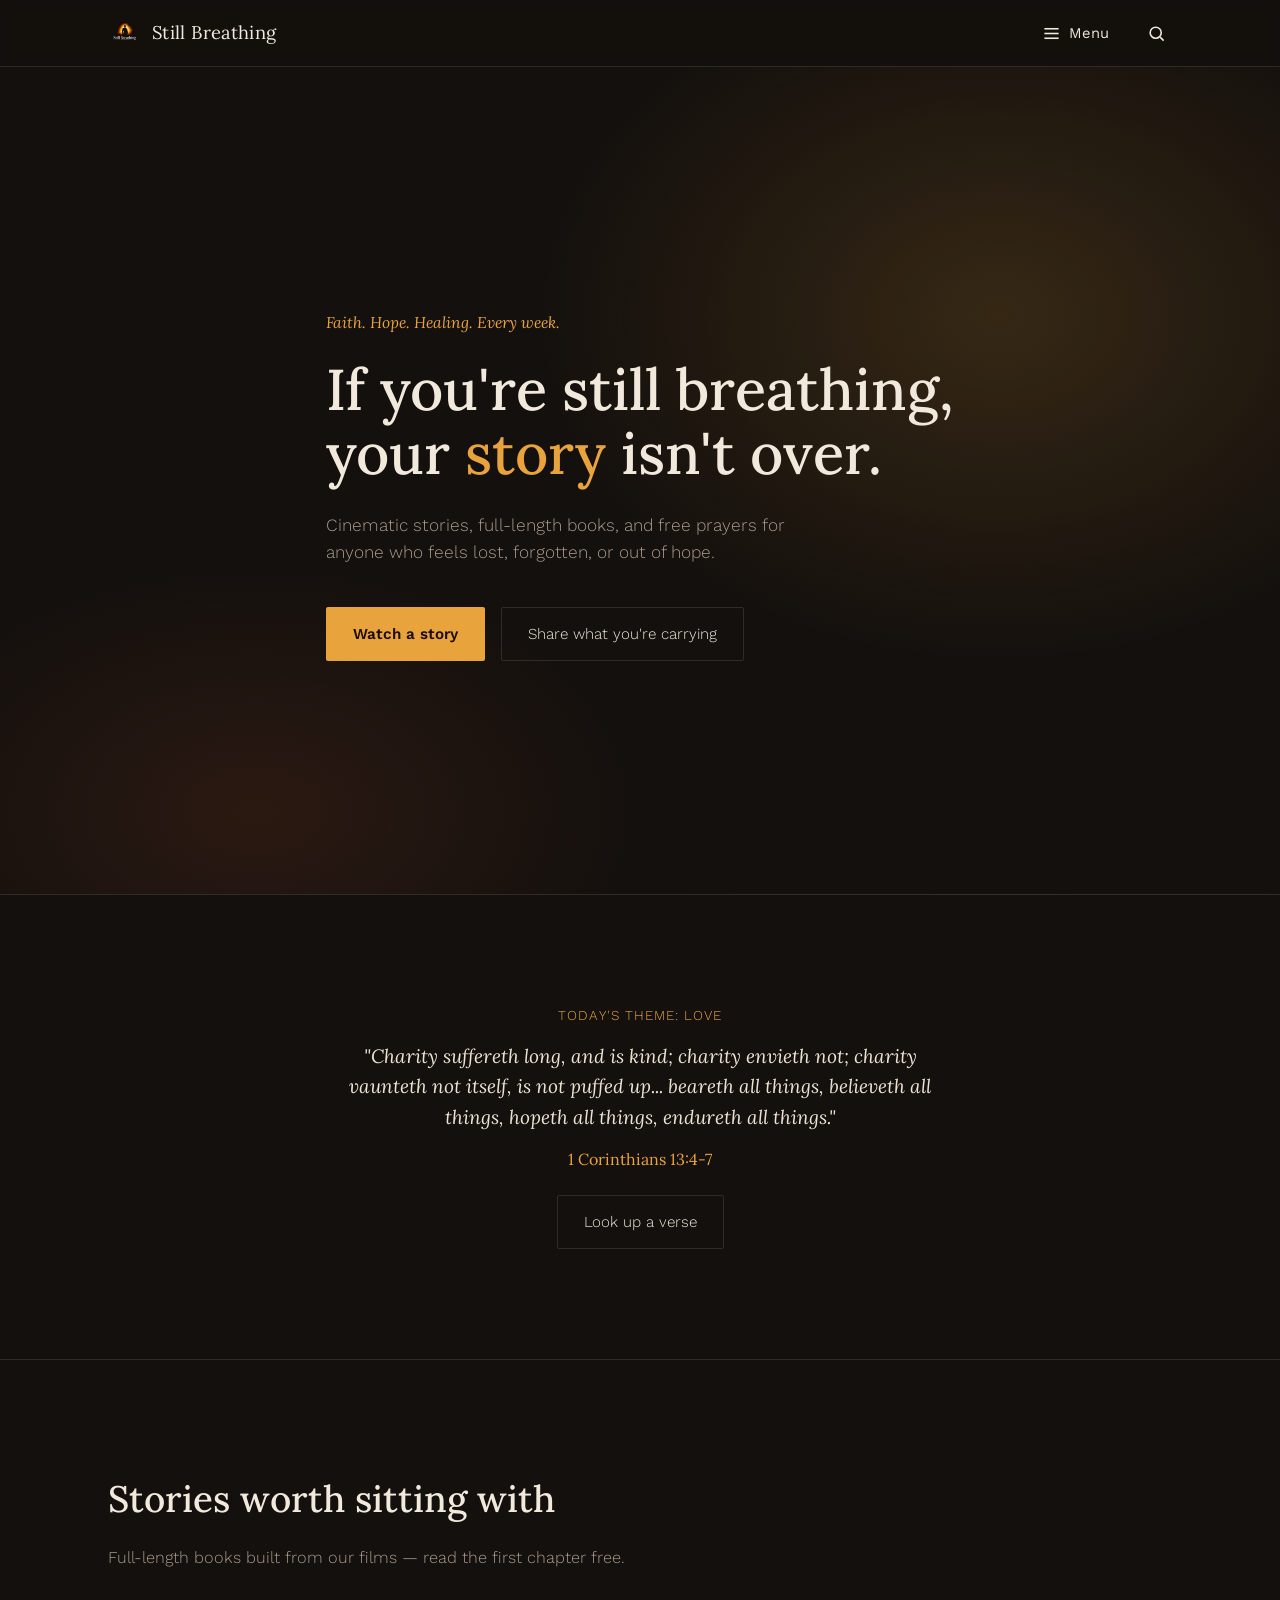
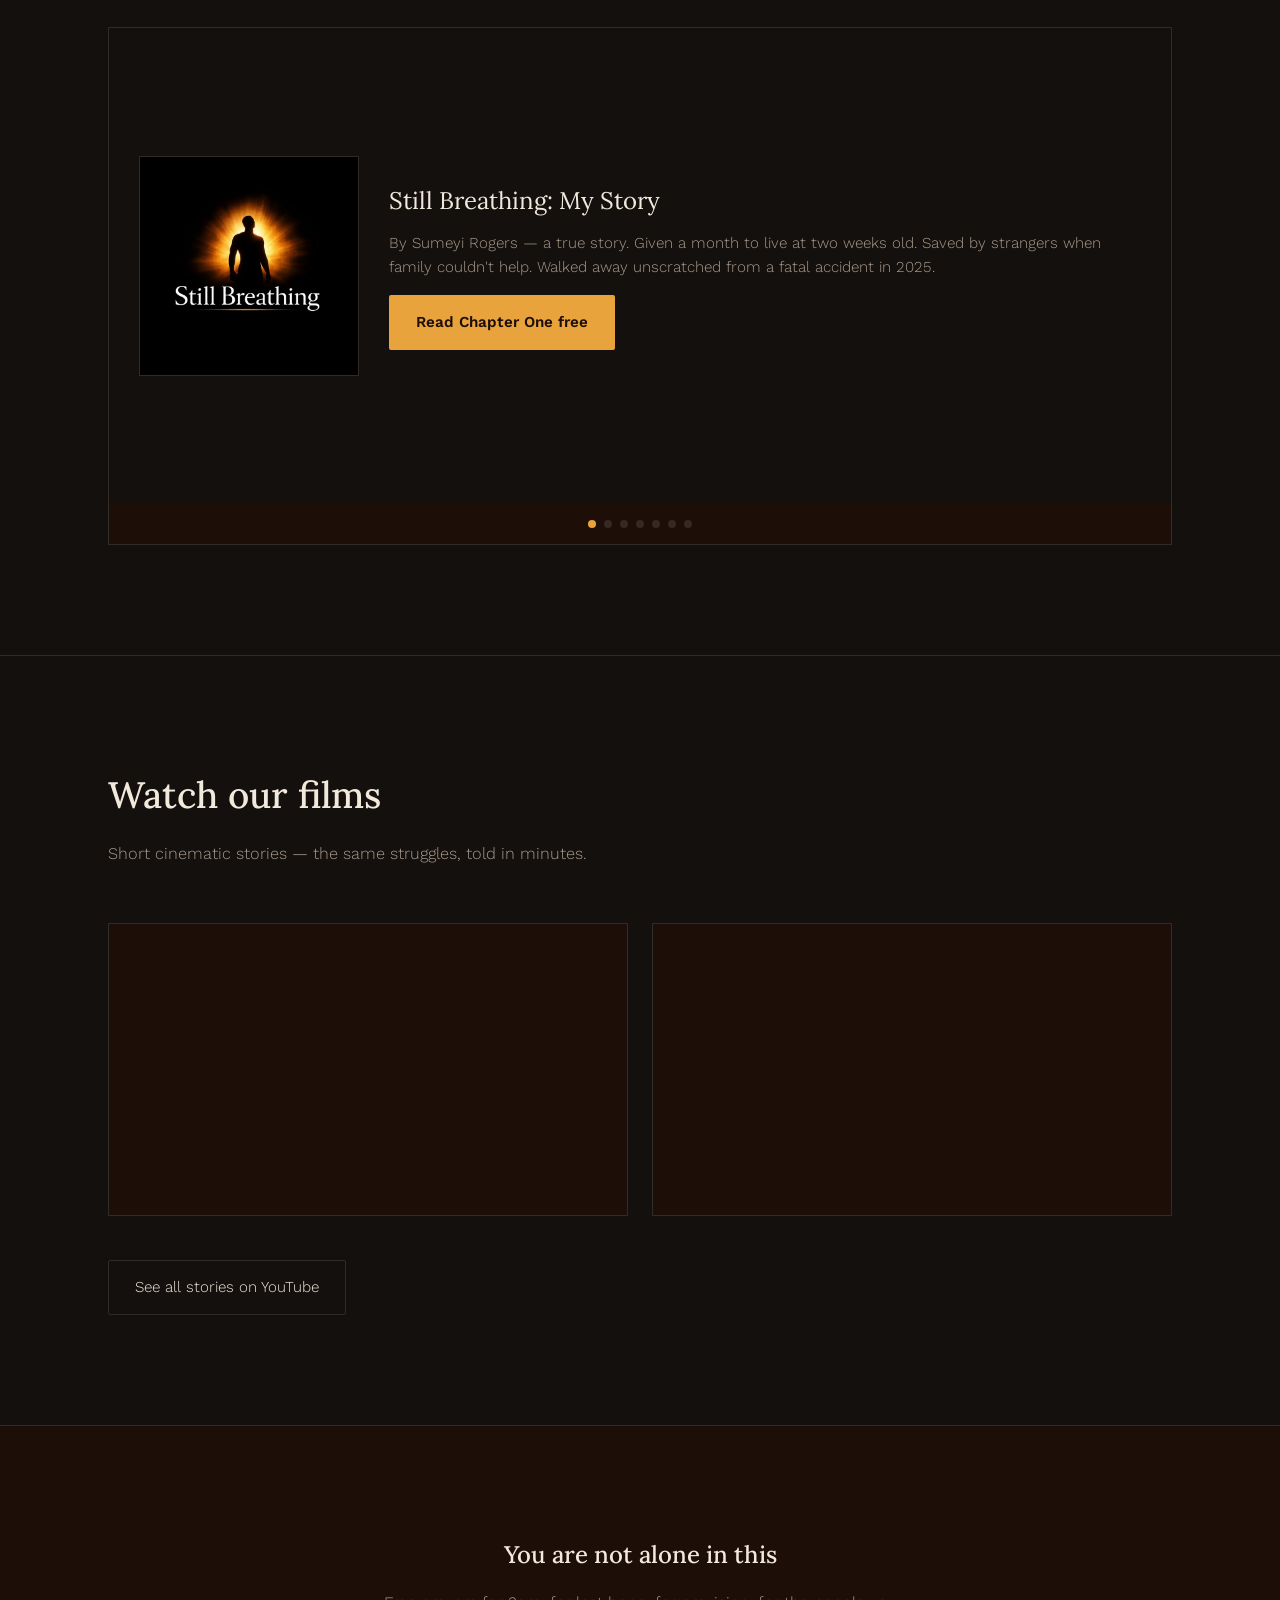
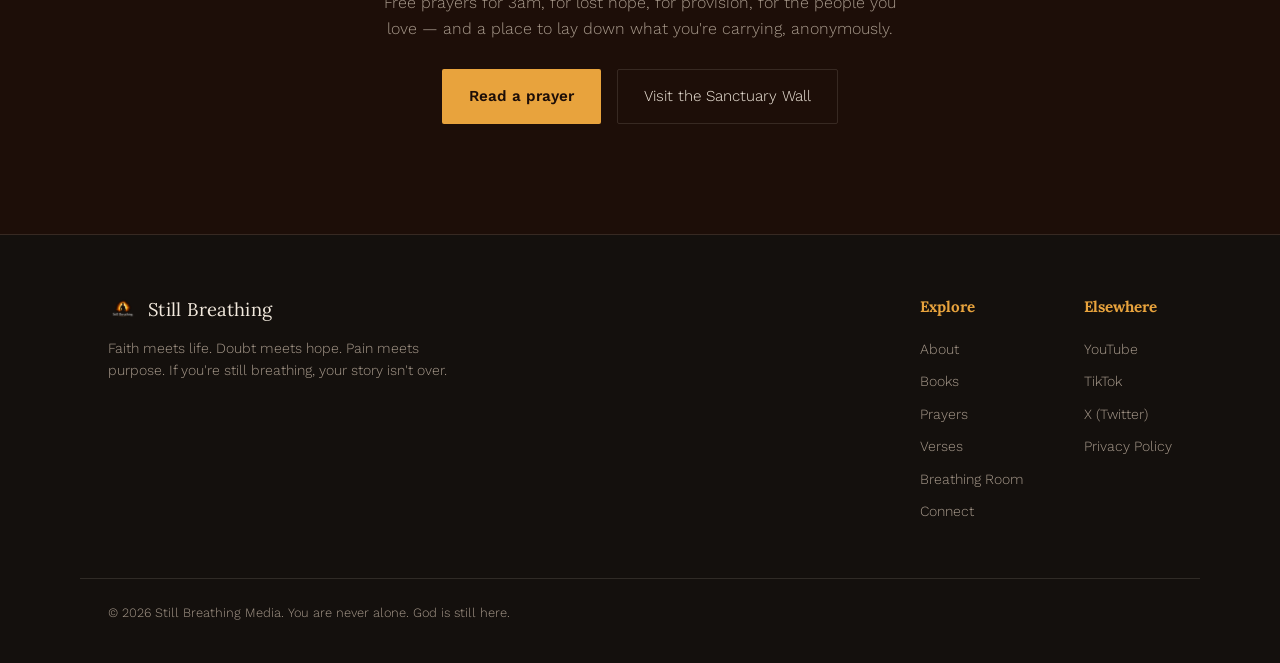
==== index.html @ 70923da6 "Add files via upload" ====
<!DOCTYPE html>
<html lang="en">
<head>
<meta charset="UTF-8">
<meta name="viewport" content="width=device-width, initial-scale=1.0">
<title>Still Breathing Media — Faith. Hope. Healing.</title>
<meta name="description" content="Cinematic stories, books, and free prayers for anyone who feels lost, forgotten, or out of hope. If you're still breathing, your story isn't over.">
<link rel="preconnect" href="https://fonts.googleapis.com">
<link rel="preconnect" href="https://fonts.gstatic.com" crossorigin>
<link href="https://fonts.googleapis.com/css2?family=Lora:ital,wght@0,400;0,500;0,600;1,400&family=Work+Sans:wght@300;400;500;600&display=swap" rel="stylesheet">
<link rel="stylesheet" href="styles.css">
</head>
<body>

<nav>
  <div class="wrap" style="display:flex;align-items:center;justify-content:space-between;">
    <a href="index.html" class="brand"><img src="logo.png" alt="Still Breathing" style="height:34px;width:auto;"> Still Breathing</a>
    <div style="display:flex;align-items:center;gap:26px;">
      <div class="menu-wrap">
        <button class="menu-toggle" id="menuToggle" aria-label="Menu">
          <svg width="19" height="19" viewBox="0 0 24 24" fill="none" stroke="currentColor" stroke-width="2"><line x1="3" y1="6" x2="21" y2="6"/><line x1="3" y1="12" x2="21" y2="12"/><line x1="3" y1="18" x2="21" y2="18"/></svg>
          Menu
        </button>
        <div class="menu-panel" id="menuPanel">
          <a href="index.html" class="active">Home</a>
          <a href="about.html">About</a>
          <a href="books.html">Books</a>
          <a href="prayers.html">Prayers</a>
          <a href="verses.html">Verses</a>
          <a href="breathing-room.html">Breathing Room</a>
          <a href="connect.html">Connect</a>
        </div>
      </div>
      <div class="search-wrap">
        <button class="search-toggle" id="searchToggle" aria-label="Search">
          <svg width="19" height="19" viewBox="0 0 24 24" fill="none" stroke="currentColor" stroke-width="2"><circle cx="11" cy="11" r="7"/><line x1="21" y1="21" x2="16.65" y2="16.65"/></svg>
        </button>
        <div class="search-panel" id="searchPanel">
          <input type="text" id="searchInput" placeholder="Search stories, prayers, books...">
          <div class="search-results" id="searchResults"></div>
        </div>
      </div>
    </div>
  </div>
</nav>

<section class="hero">
  <div class="wrap hero-inner">
    <p class="kicker">Faith. Hope. Healing. Every week.</p>
    <h1>If you're still breathing,<br>your <span class="glow">story</span> isn't over.</h1>
    <p class="lede">Cinematic stories, full-length books, and free prayers for anyone who feels lost, forgotten, or out of hope.</p>
    <div class="cta-row">
      <a class="btn btn-solid" href="#watch">Watch a story</a>
      <a class="btn btn-ghost" href="connect.html#wall">Share what you're carrying</a>
    </div>
  </div>
</section>

<section id="verse-of-day" style="border-bottom:1px solid var(--line);">
  <div class="wrap" style="text-align:center;max-width:640px;">
    <div style="color:var(--gold);font-size:0.85rem;letter-spacing:0.08em;text-transform:uppercase;margin-bottom:14px;" id="votdTheme">Today's Verse</div>
    <div style="font-family:'Lora',serif;font-style:italic;font-size:1.2rem;color:#EDE3D3;line-height:1.6;" id="votdText"></div>
    <div style="color:var(--gold);margin-top:14px;font-family:'Lora',serif;" id="votdRef"></div>
    <a href="verses.html" class="btn btn-ghost" style="margin-top:22px;display:inline-block;">Look up a verse</a>
  </div>
</section>

<section id="carousel-section">
  <div class="wrap">
    <div class="section-head">
      <h2>Stories worth sitting with</h2>
      <p>Full-length books built from our films — read the first chapter free.</p>
    </div>
    <div class="carousel" id="bookCarousel">
      <div class="carousel-track" id="carouselTrack">
        <div class="carousel-slide">
          <img src="cover-still-breathing-my-story.jpg" alt="Still Breathing: My Story">
          <div>
            <div class="cs-title">Still Breathing: My Story</div>
            <div class="cs-desc">By Sumeyi Rogers — a true story. Given a month to live at two weeks old. Saved by strangers when family couldn't help. Walked away unscratched from a fatal accident in 2025.</div>
            <a class="btn btn-solid" href="still-breathing-my-story.html">Read Chapter One free</a>
          </div>
        </div>
        <div class="carousel-slide">
          <img src="cover-note-in-his-pocket.jpg" alt="The Note In His Pocket">
          <div>
            <div class="cs-title">The Note In His Pocket</div>
            <div class="cs-desc">Our first complete book, free in full. She found a note in his jacket. It wasn't from another woman — it was the truth he'd been protecting her from.</div>
            <a class="btn btn-solid" href="note-in-his-pocket.html">Read the full book free</a>
          </div>
        </div>
        <div class="carousel-slide">
          <img src="cover-stopped-waiting.jpg" alt="She Stopped Waiting for Permission">
          <div>
            <div class="cs-title">She Stopped Waiting for Permission</div>
            <div class="cs-desc">The story of the day she became the woman she'd been asking everyone else's permission to be.</div>
            <a class="btn btn-solid" href="stopped-waiting-for-permission.html">Read Chapter One free</a>
          </div>
        </div>
        <div class="carousel-slide">
          <img src="cover-raised-him-alone.jpg" alt="She Raised Him Alone">
          <div>
            <div class="cs-title">She Raised Him Alone</div>
            <div class="cs-desc">Eighteen years of showing up alone, and the words at graduation that made every one of them worth it.</div>
            <a class="btn btn-ghost" href="books.html">View all books</a>
          </div>
        </div>
        <div class="carousel-slide">
          <img src="cover-came-back-with-wife.jpg" alt="He Came Back With A Wife">
          <div>
            <div class="cs-title">He Came Back With A Wife</div>
            <div class="cs-desc">She waited fourteen years for him. What she said when he returned closed one door, and opened another.</div>
            <a class="btn btn-ghost" href="books.html">View all books</a>
          </div>
        </div>
        <div class="carousel-slide">
          <img src="cover-he-saw-the-worst.jpg" alt="He Saw The Worst of You">
          <div>
            <div class="cs-title">He Saw The Worst of You</div>
            <div class="cs-desc">A story about the kind of love that doesn't flinch — grace that sees everything and stays anyway.</div>
            <a class="btn btn-ghost" href="books.html">View all books</a>
          </div>
        </div>
        <div class="carousel-slide">
          <img src="cover-nobody-knew.jpg" alt="Nobody Knew">
          <div>
            <div class="cs-title">Nobody Knew</div>
            <div class="cs-desc">She smiled through every storm. This is the story of what that smile was actually holding together.</div>
            <a class="btn btn-ghost" href="books.html">View all books</a>
          </div>
        </div>
      </div>
      <div class="carousel-dots" id="carouselDots"></div>
    </div>
  </div>
</section>

<section id="watch">
  <div class="wrap">
    <div class="section-head">
      <h2>Watch our films</h2>
      <p>Short cinematic stories — the same struggles, told in minutes.</p>
    </div>
    <div class="film-row">
      <div class="film"><div class="film-thumb"><iframe src="https://www.youtube.com/embed/d1DhC01z_RM" title="Still Breathing story" loading="lazy" allowfullscreen></iframe></div></div>
      <div class="film"><div class="film-thumb"><iframe src="https://www.youtube.com/embed/Ci6hZ-VQzeo" title="Still Breathing story" loading="lazy" allowfullscreen></iframe></div></div>
    </div>
    <div class="watch-more">
      <a class="btn btn-ghost" href="https://youtube.com/@stillbreathing-media" target="_blank" rel="noopener">See all stories on YouTube</a>
    </div>
  </div>
</section>

<section class="sanctuary">
  <div class="wrap" style="text-align:center;max-width:600px;">
    <h2>You are not alone in this</h2>
    <p style="color:var(--muted);margin-top:16px;">Free prayers for 3am, for lost hope, for provision, for the people you love — and a place to lay down what you're carrying, anonymously.</p>
    <div class="cta-row" style="justify-content:center;margin-top:28px;">
      <a class="btn btn-solid" href="prayers.html">Read a prayer</a>
      <a class="btn btn-ghost" href="connect.html#wall">Visit the Sanctuary Wall</a>
    </div>
  </div>
</section>

<footer>
  <div class="wrap foot-inner">
    <div class="foot-brand">
      <a href="index.html" class="brand"><img src="logo.png" alt="Still Breathing" style="height:30px;width:auto;"> Still Breathing</a>
      <p>Faith meets life. Doubt meets hope. Pain meets purpose. If you're still breathing, your story isn't over.</p>
    </div>
    <div class="foot-links">
      <div class="foot-col">
        <h4>Explore</h4>
        <a href="about.html">About</a>
        <a href="books.html">Books</a>
        <a href="prayers.html">Prayers</a>
        <a href="verses.html">Verses</a>
        <a href="breathing-room.html">Breathing Room</a>
        <a href="connect.html">Connect</a>
      </div>
      <div class="foot-col">
        <h4>Elsewhere</h4>
        <a href="https://youtube.com/@stillbreathing-media" target="_blank" rel="noopener">YouTube</a>
        <a href="https://www.tiktok.com/@stillbreathimed" target="_blank" rel="noopener">TikTok</a>
        <a href="https://x.com/StillBreathiMed" target="_blank" rel="noopener">X (Twitter)</a>
        <a href="privacy.html">Privacy Policy</a>
      </div>
    </div>
  </div>
  <div class="wrap foot-bottom">© 2026 Still Breathing Media. You are never alone. God is still here.</div>
</footer>

<script src="verses.js"></script>
<script src="search.js"></script>
<script>
  const votd = sbVerseOfDay();
  document.getElementById('votdTheme').textContent = "Today's theme: " + votd.theme;
  document.getElementById('votdText').textContent = '"' + votd.verse.text + '"';
  document.getElementById('votdRef').textContent = votd.verse.ref;
</script>
<script>
  const track = document.getElementById('carouselTrack');
  const dotsWrap = document.getElementById('carouselDots');
  const slides = track.children.length;
  let idx = 0;
  for(let i=0;i<slides;i++){
    const d = document.createElement('button');
    if(i===0) d.className='active';
    d.addEventListener('click', () => goTo(i));
    dotsWrap.appendChild(d);
  }
  function goTo(i){
    idx = i;
    track.style.transform = 'translateX(-' + (i*100) + '%)';
    [...dotsWrap.children].forEach((d,j)=> d.className = j===i ? 'active' : '');
  }
  setInterval(() => { goTo((idx+1) % slides); }, 5000);
</script>

</body>
</html>
---- styles.css ----
:root{
    --black: #14100D;
    --ember: #2B140A;
    --ember-deep: #1D0E08;
    --gold: #E8A33D;
    --rust: #B5502E;
    --cream: #F2E9DD;
    --muted: #A89A8C;
    --line: rgba(242,233,221,0.12);
  }
  *{ box-sizing: border-box; margin:0; padding:0; }
  html{ scroll-behavior: smooth; }
  body{
    background: var(--black);
    color: var(--cream);
    font-family: 'Work Sans', sans-serif;
    font-weight: 300;
    line-height: 1.6;
    overflow-x: hidden;
  }
  h1,h2,h3,.serif{ font-family: 'Lora', serif; font-weight: 500; }
  a{ color: inherit; text-decoration: none; }
  img{ max-width:100%; display:block; }

  .wrap{ max-width: 1120px; margin: 0 auto; padding: 0 28px; }

  /* NAV */
  nav{
    position: sticky; top:0; z-index: 50;
    background: rgba(20,16,13,0.88);
    backdrop-filter: blur(8px);
    border-bottom: 1px solid var(--line);
  }
  nav .wrap{ display:flex; align-items:center; justify-content:space-between; padding-top:16px; padding-bottom:16px; }
  .brand{ display:flex; align-items:center; gap:10px; font-family:'Lora',serif; font-size:1.15rem; letter-spacing:0.02em; }
  .brand .mark{
    width: 30px; height:30px; border-radius:50%;
    background: radial-gradient(circle at 50% 40%, var(--gold), var(--rust) 70%, transparent 100%);
  }
  .navlinks{ display:flex; gap: 28px; font-size: 0.92rem; color: var(--muted); }
  .navlinks a:hover{ color: var(--gold); }
  @media (max-width: 680px){ .navlinks{ display:none; } }

  /* HERO */
  .hero{
    position: relative;
    min-height: 92vh;
    display:flex; align-items:center;
    background:
      radial-gradient(ellipse 60% 70% at 78% 30%, rgba(232,163,61,0.16), transparent 60%),
      radial-gradient(ellipse 50% 50% at 20% 90%, rgba(181,80,46,0.14), transparent 60%),
      var(--black);
    border-bottom: 1px solid var(--line);
  }
  .hero-inner{ max-width: 640px; padding: 100px 0 90px; }
  .hero p.kicker{
    color: var(--gold); font-size: 0.98rem; font-family:'Lora',serif; font-style: italic;
    margin-bottom: 22px;
  }
  .hero h1{
    font-size: clamp(2.4rem, 5.4vw, 3.6rem);
    line-height: 1.12;
    color: var(--cream);
  }
  .hero h1 .glow{ color: var(--gold); }
  .hero .lede{
    margin-top: 26px; font-size: 1.08rem; color: var(--muted); max-width: 480px;
  }
  .cta-row{ margin-top: 40px; display:flex; gap:16px; flex-wrap:wrap; }
  .btn{
    display:inline-block; padding: 14px 26px; font-size: 0.95rem;
    border-radius: 2px; cursor:pointer; border: 1px solid transparent;
    font-family:'Work Sans',sans-serif;
  }
  .btn-solid{ background: var(--gold); color: var(--ember-deep); font-weight:600; }
  .btn-solid:hover{ background: #f0b158; }
  .btn-ghost{ border-color: var(--line); color: var(--cream); }
  .btn-ghost:hover{ border-color: var(--gold); color: var(--gold); }

  /* SECTION shared */
  section{ padding: 110px 0; border-bottom: 1px solid var(--line); }
  .section-head{ max-width: 620px; margin-bottom: 56px; }
  .section-head h2{ font-size: clamp(1.7rem, 3.4vw, 2.3rem); }
  .section-head p{ color: var(--muted); margin-top: 16px; font-size: 1.02rem; }

  /* MISSION */
  .mission-grid{ display:grid; grid-template-columns: 1.1fr 0.9fr; gap: 60px; align-items: start; }
  @media (max-width: 800px){ .mission-grid{ grid-template-columns: 1fr; } }
  .mission-text p{ margin-bottom: 20px; color: #D9CCBC; font-size: 1.05rem; }
  .mission-text p:first-child{ font-family:'Lora',serif; font-size: 1.3rem; color: var(--cream); line-height: 1.5; }
  .stat-stack{ border-left: 1px solid var(--line); padding-left: 32px; }
  .stat{ padding: 22px 0; border-bottom: 1px solid var(--line); }
  .stat:last-child{ border-bottom:none; }
  .stat .num{ font-family:'Lora',serif; font-size: 1.9rem; color: var(--gold); }
  .stat .label{ color: var(--muted); font-size: 0.92rem; margin-top: 4px; }

  /* WATCH */
  .film-row{ display:grid; grid-template-columns: repeat(2,1fr); gap: 24px; }
  @media (max-width: 800px){ .film-row{ grid-template-columns: 1fr; } }
  .film{ border: 1px solid var(--line); }
  .film-thumb{ aspect-ratio: 16/9; background: var(--ember-deep); position: relative; }
  .film-thumb iframe{ width:100%; height:100%; display:block; border:0; }
  .watch-more{ margin-top: 44px; }

  /* SANCTUARY WALL */
  .sanctuary{ background: var(--ember-deep); }
  .sanctuary-inner{ display:grid; grid-template-columns: 0.9fr 1.1fr; gap: 60px; }
  @media (max-width: 800px){ .sanctuary-inner{ grid-template-columns: 1fr; } }
  .sanctuary-text h2{ font-size: clamp(1.7rem,3.4vw,2.3rem); }
  .sanctuary-text p{ color: var(--muted); margin-top: 18px; }
  .sanctuary-text .note{
    margin-top: 28px; padding: 16px 18px; border-left: 2px solid var(--gold);
    font-size: 0.88rem; color: var(--muted); background: rgba(232,163,61,0.05);
  }
  .wall-form{ display:flex; flex-direction:column; gap:16px; }
  .wall-form textarea, .wall-form select{
    width:100%; background: rgba(242,233,221,0.04); border: 1px solid var(--line);
    color: var(--cream); padding: 14px 16px; font-family:'Work Sans',sans-serif; font-size:0.95rem;
    border-radius: 2px;
  }
  .wall-form textarea{ min-height: 130px; resize: vertical; }
  .wall-form textarea:focus, .wall-form select:focus{ outline: 1px solid var(--gold); }
  .wall-form .row{ display:flex; gap:16px; flex-wrap:wrap; align-items:center; }
  .wall-status{ font-size: 0.85rem; color: var(--gold); min-height: 1.2em; }
  .wall-list{ margin-top: 40px; display:flex; flex-direction:column; gap: 14px; }
  .wall-item{
    border: 1px solid var(--line); padding: 16px 18px; font-size: 0.92rem; color: #D9CCBC;
    background: rgba(242,233,221,0.02);
  }
  .wall-item .tag{ color: var(--gold); font-size: 0.78rem; font-family:'Lora',serif; font-style: italic; display:block; margin-bottom:6px; }

  /* RESOURCES */
  .res-grid{ display:grid; grid-template-columns: repeat(3, 1fr); gap: 24px; }
  @media (max-width: 800px){ .res-grid{ grid-template-columns: 1fr; } }
  .res-card{ border: 1px solid var(--line); padding: 32px 26px; display:flex; flex-direction:column; height:100%; }
  .res-card h3{ font-size: 1.2rem; }
  .res-card .price{ color: var(--gold); font-family:'Lora',serif; margin: 14px 0 16px; font-size: 1.1rem; }
  .res-card p.desc{ color: var(--muted); font-size: 0.92rem; flex-grow:1; }
  .res-card .btn{ margin-top: 22px; align-self:flex-start; }

  /* MEMBERSHIP / SUPPORT */
  .support{ background: linear-gradient(180deg, var(--black), var(--ember-deep)); }
  .support-inner{ text-align:center; max-width: 620px; margin: 0 auto; }
  .support h2{ font-size: clamp(1.9rem,4vw,2.6rem); }
  .support p{ color: var(--muted); margin-top: 18px; font-size: 1.05rem; }
  .tier-row{ display:grid; grid-template-columns: repeat(3,1fr); gap: 20px; margin-top: 48px; text-align:left; }
  @media (max-width: 800px){ .tier-row{ grid-template-columns:1fr; } }
  .tier{ border: 1px solid var(--line); padding: 28px 24px; }
  .tier.featured{ border-color: var(--gold); background: rgba(232,163,61,0.04); }
  .tier .name{ font-family:'Lora',serif; font-size: 1.15rem; }
  .tier .amt{ font-family:'Lora',serif; color: var(--gold); font-size: 1.6rem; margin: 12px 0; }
  .tier ul{ list-style:none; margin-top: 16px; color: var(--muted); font-size:0.88rem; }
  .tier li{ padding: 6px 0; border-top: 1px solid var(--line); }
  .tier li:first-child{ border-top:none; }
  .tier .btn{ width:100%; text-align:center; margin-top: 22px; }

  /* FOOTER */
  footer{ padding: 60px 0 40px; }
  .foot-inner{ display:flex; justify-content:space-between; flex-wrap:wrap; gap: 30px; }
  .foot-brand{ max-width: 340px; }
  .foot-brand p{ color: var(--muted); font-size: 0.88rem; margin-top: 12px; }
  .foot-links{ display:flex; gap: 60px; flex-wrap:wrap; }
  .foot-col h4{ font-family:'Lora',serif; font-size: 0.95rem; margin-bottom: 14px; color: var(--gold); }
  .foot-col a{ display:block; color: var(--muted); font-size: 0.88rem; padding: 5px 0; }
  .foot-col a:hover{ color: var(--cream); }
  .foot-bottom{ margin-top: 50px; padding-top: 24px; border-top: 1px solid var(--line); color: var(--muted); font-size: 0.8rem; }

/* ---- shared page nav additions ---- */
.navlinks a.active{ color: var(--gold); }
@media (max-width: 480px){
  nav .brand{ font-size: 0.95rem; white-space: nowrap; }
  nav .brand img{ height: 28px !important; }
}
.menu-wrap{ position: relative; }
.menu-toggle{ background:none; border:none; color:var(--cream); cursor:pointer; padding:6px; display:flex; align-items:center; gap:8px; font-family:'Work Sans',sans-serif; font-size:0.92rem; }
.menu-panel{
  position: absolute; top: 46px; right: 0; width: 220px;
  background: var(--ember-deep); border: 1px solid var(--line);
  display: none; z-index: 60; flex-direction: column;
}
.menu-panel.open{ display:flex; }
.menu-panel a{ padding: 13px 18px; font-size: 0.95rem; color: var(--cream); border-bottom: 1px solid var(--line); }
.menu-panel a:last-child{ border-bottom:none; }
.menu-panel a:hover, .menu-panel a.active{ color: var(--gold); background: rgba(232,163,61,0.06); }
.search-wrap{ position: relative; }
.search-toggle{ background:none; border:none; color:var(--cream); cursor:pointer; padding:6px; display:flex; align-items:center; }
.search-panel{
  position: absolute; top: 46px; right: 0; width: 280px;
  background: var(--ember-deep); border: 1px solid var(--line); padding: 12px;
  display: none; z-index: 60;
}
.search-panel.open{ display:block; }
.search-panel input{
  width:100%; background: rgba(242,233,221,0.05); border:1px solid var(--line); color:var(--cream);
  padding: 10px 12px; font-family:'Work Sans',sans-serif; font-size:0.92rem; border-radius:2px;
}
.search-results{ margin-top:10px; max-height: 260px; overflow-y:auto; }
.search-results a{ display:block; padding:8px 6px; font-size:0.88rem; color:var(--cream); border-bottom:1px solid var(--line); }
.search-results a:hover{ color: var(--gold); }
.search-results .empty{ color: var(--muted); font-size: 0.85rem; padding: 8px 6px; }

/* ---- page hero (non-home pages) ---- */
.page-hero{ padding: 70px 0 50px; border-bottom:1px solid var(--line); text-align:center;
  background: radial-gradient(ellipse 60% 60% at 50% 0%, rgba(232,163,61,0.10), transparent 60%); }
.page-hero .kicker{ color: var(--gold); font-family:'Lora',serif; font-style: italic; margin-bottom: 14px; }
.page-hero h1{ font-family:'Lora',serif; font-size: clamp(2rem,5vw,2.8rem); }
.page-hero p{ color: var(--muted); max-width: 560px; margin: 18px auto 0; }

/* ---- book carousel ---- */
.carousel{ position: relative; overflow: hidden; border: 1px solid var(--line); }
.carousel-track{ display:flex; transition: transform 0.6s ease; }
.carousel-slide{ min-width:100%; display:grid; grid-template-columns: 220px 1fr; gap: 30px; align-items:center; padding: 30px; }
@media (max-width: 640px){ .carousel-slide{ grid-template-columns: 1fr; text-align:center; } }
.carousel-slide img{ width:100%; border: 1px solid var(--line); }
.carousel-slide .cs-title{ font-family:'Lora',serif; font-size:1.5rem; margin-bottom:10px; }
.carousel-slide .cs-desc{ color: var(--muted); font-size: 0.95rem; margin-bottom: 16px; }
.carousel-dots{ display:flex; justify-content:center; gap:8px; padding: 16px 0; background: var(--ember-deep); }
.carousel-dots button{ width:8px; height:8px; border-radius:50%; border:none; background: var(--line); cursor:pointer; padding:0; }
.carousel-dots button.active{ background: var(--gold); }

/* ---- book grid with cover art ---- */
.book-grid{ display:grid; grid-template-columns: repeat(3,1fr); gap: 24px; }
@media (max-width: 800px){ .book-grid{ grid-template-columns: repeat(2,1fr); } }
@media (max-width: 520px){ .book-grid{ grid-template-columns: 1fr; } }
.book-card{ border: 1px solid var(--line); }
.book-card img{ width:100%; aspect-ratio: 2/3; object-fit: cover; display:block; }
.book-card .bc-body{ padding: 16px 18px 20px; }
.book-card h3{ font-family:'Lora',serif; font-size: 1.05rem; margin-bottom:8px; }
.book-card .price{ color: var(--gold); font-size: 0.85rem; margin-bottom: 12px; font-family:'Lora',serif; }

/* ---- about page ---- */
.value-grid{ display:grid; grid-template-columns: repeat(3,1fr); gap: 24px; margin-top: 20px; }
@media (max-width: 800px){ .value-grid{ grid-template-columns: 1fr; } }
.value-card{ border-left: 2px solid var(--gold); padding-left: 18px; }
.value-card h3{ font-family:'Lora',serif; font-size: 1.05rem; margin-bottom: 8px; }
.value-card p{ color: var(--muted); font-size: 0.92rem; }
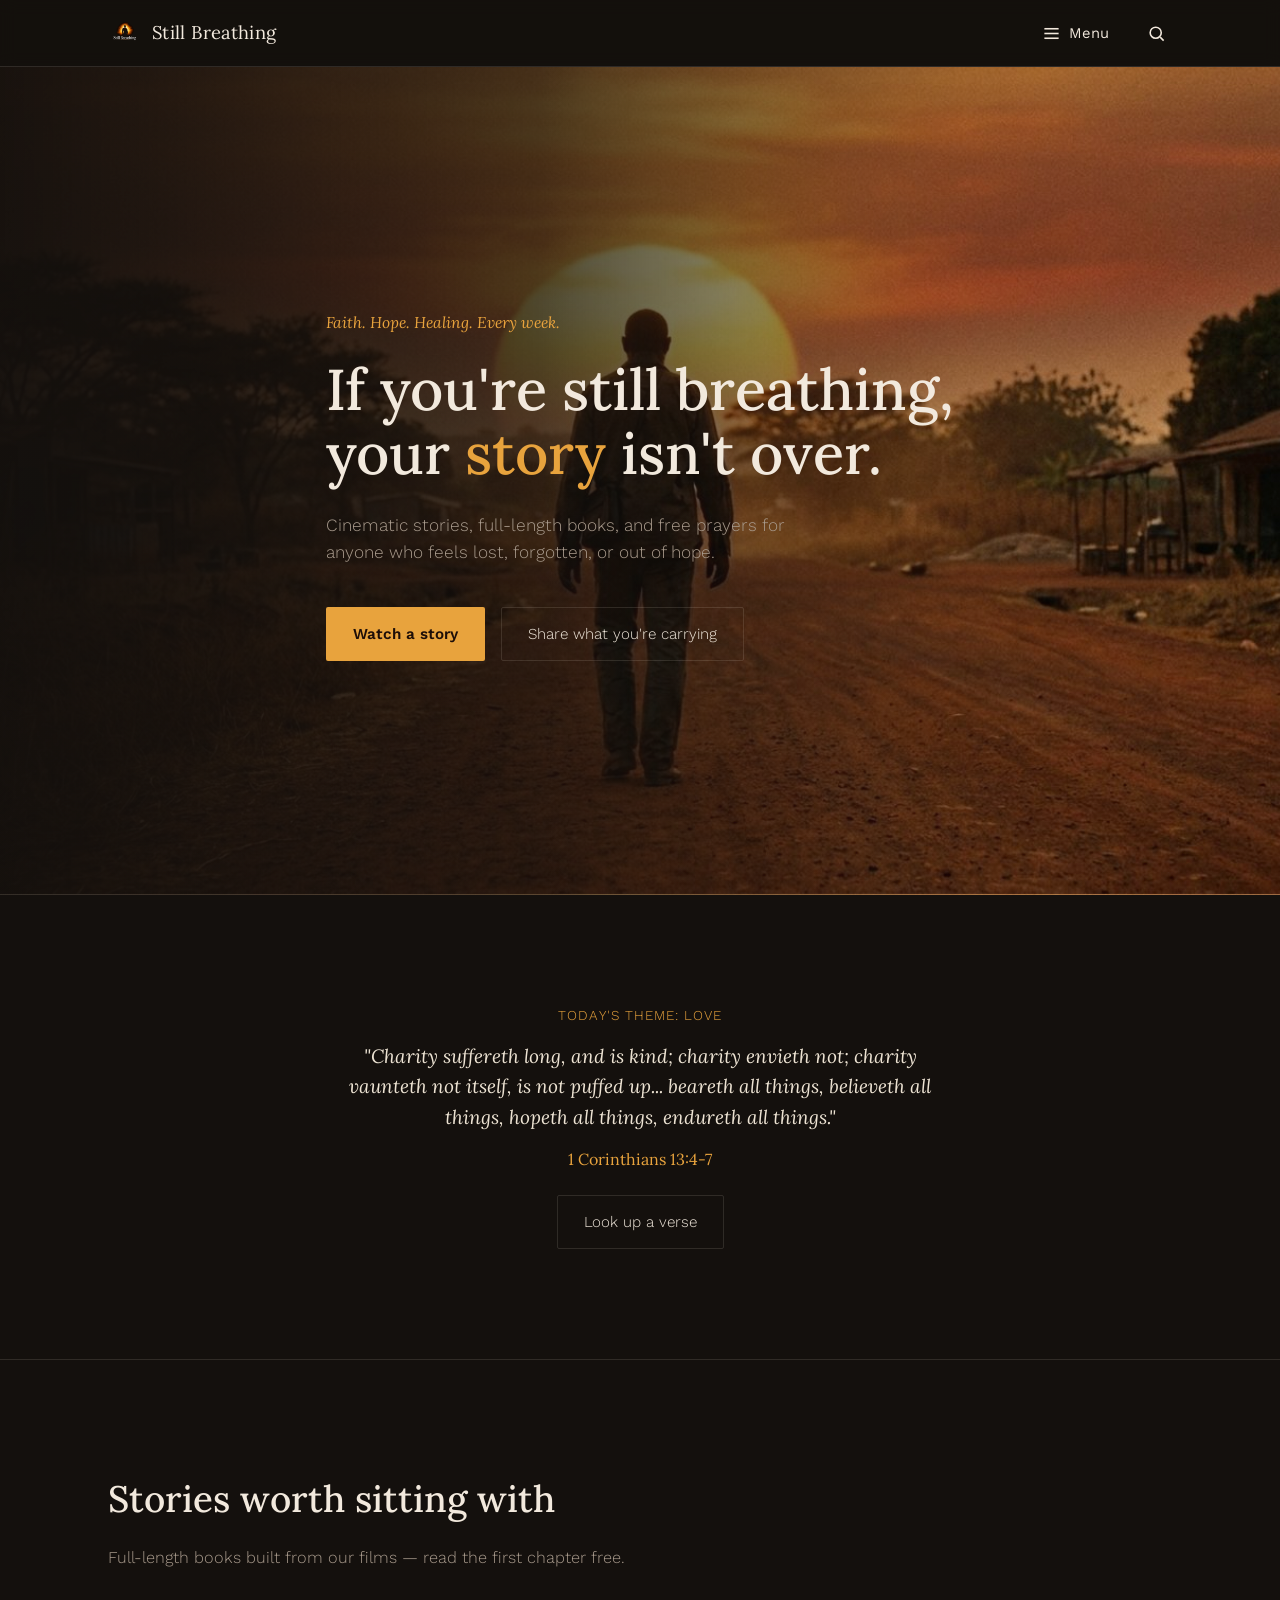
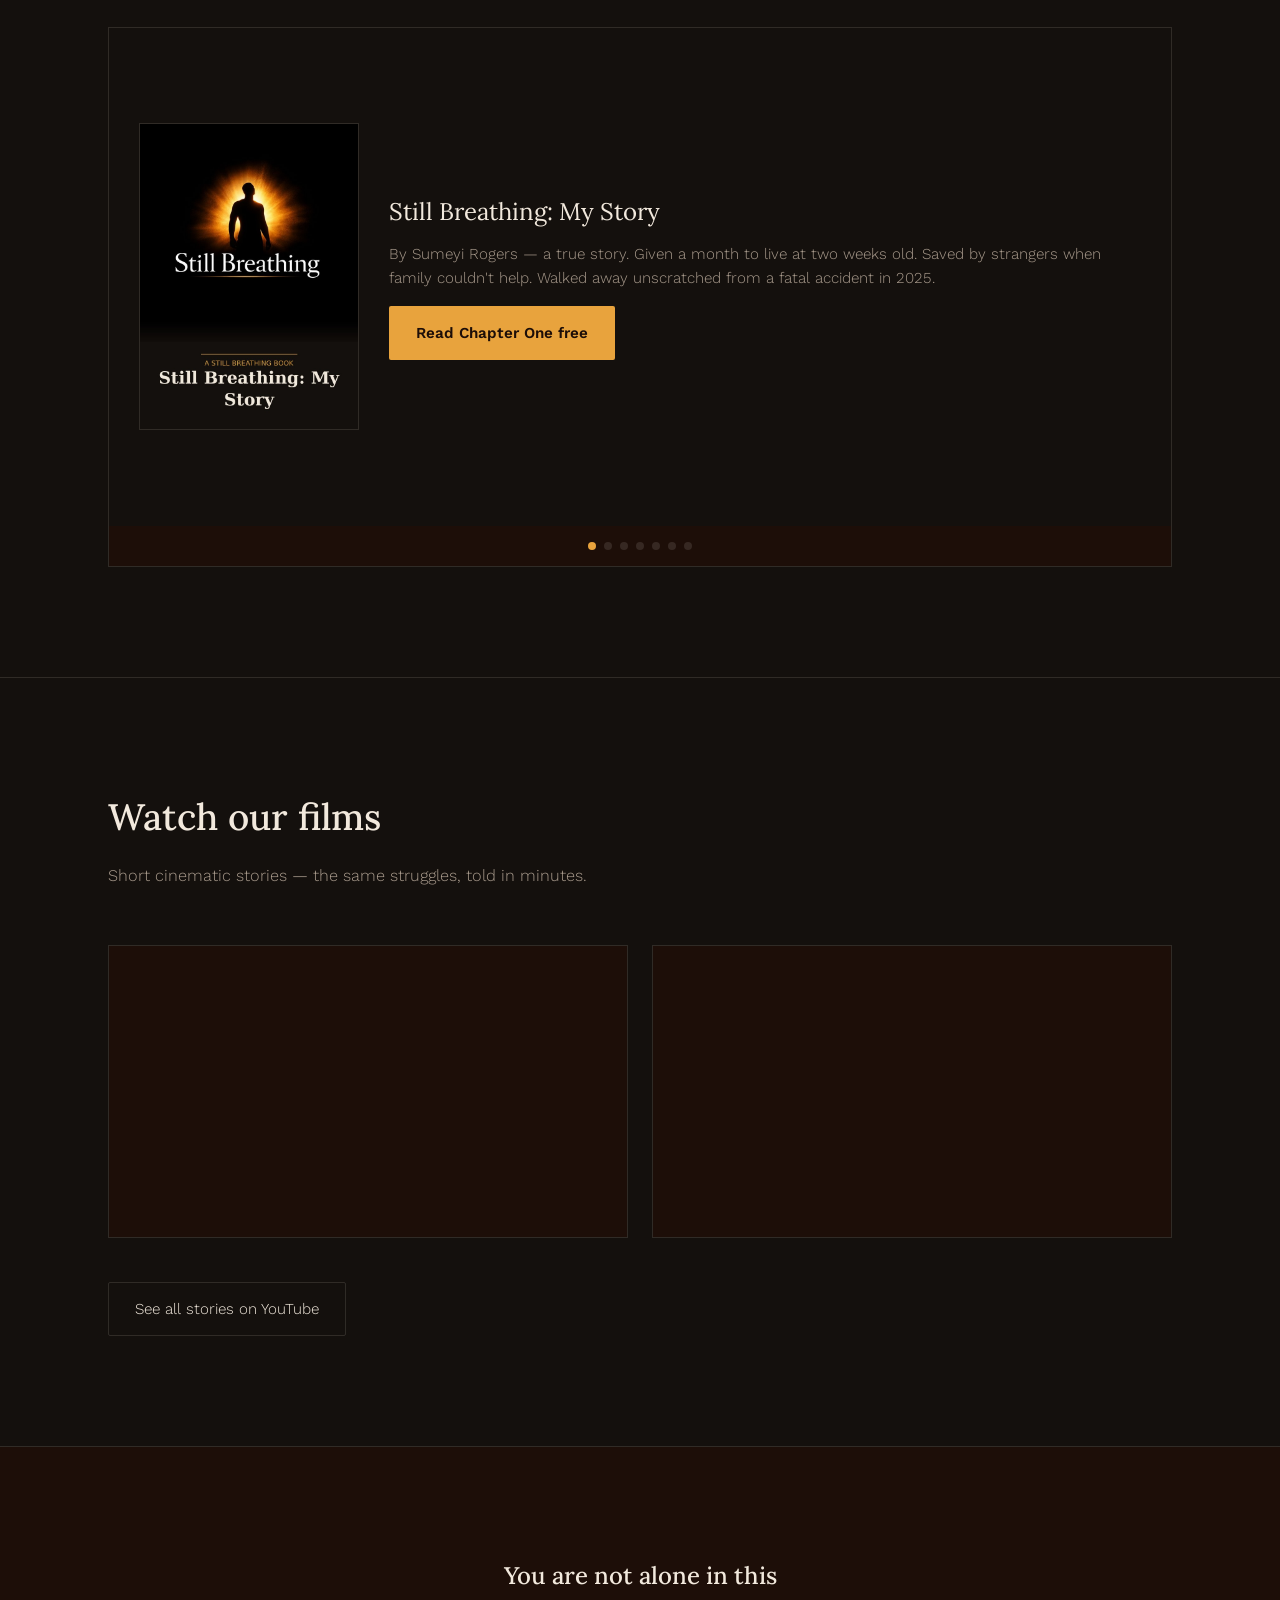
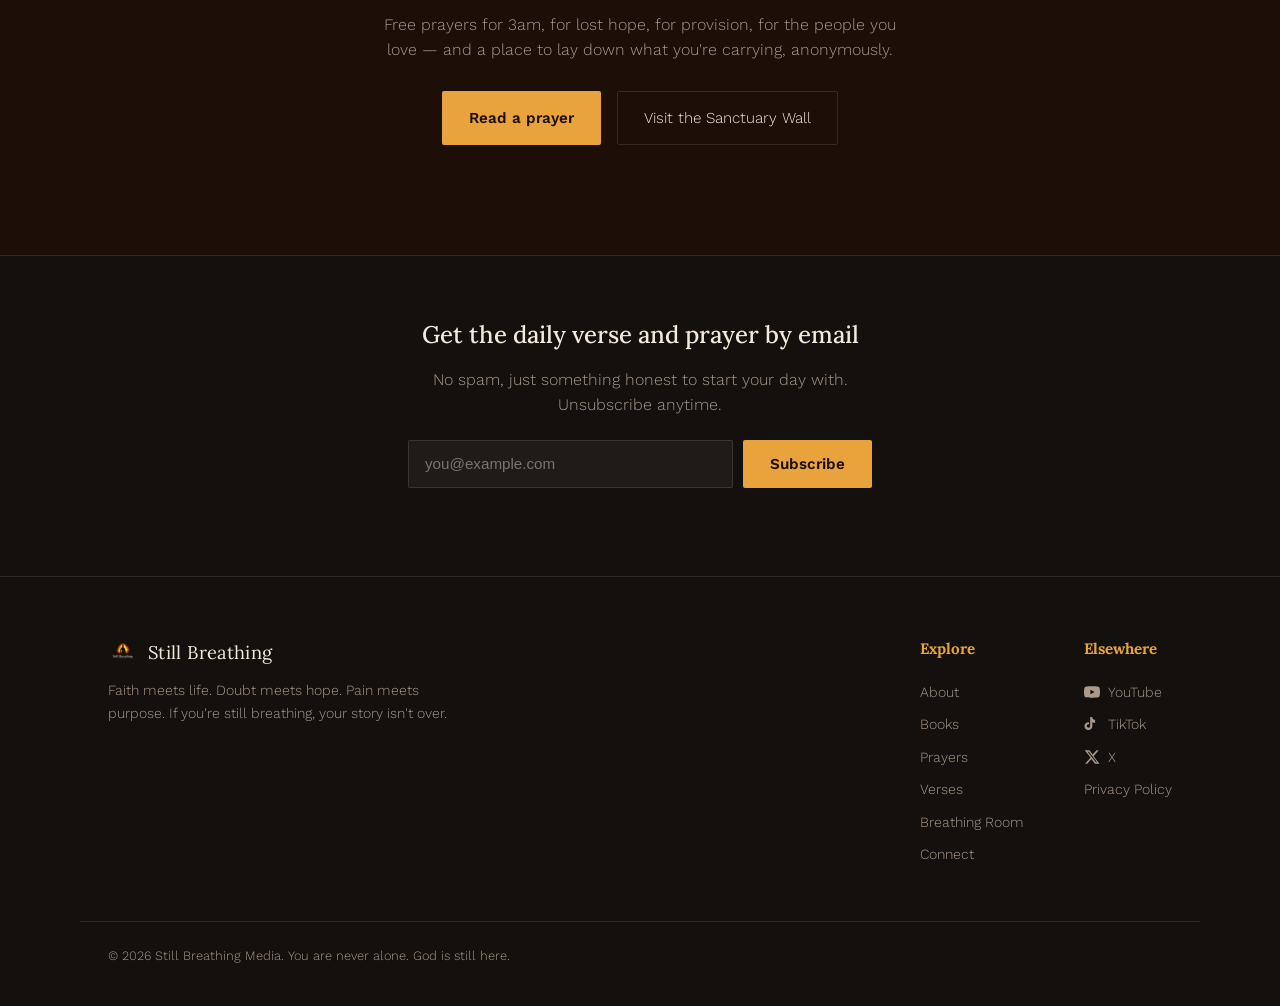
==== commit 8bebc9ad: "Add files via upload" ====
--- a/index.html
+++ b/index.html
@@ -162,6 +162,20 @@
   </div>
 </section>
 
+<section style="border-bottom:1px solid var(--line);padding:60px 0;">
+  <div class="wrap" style="text-align:center;max-width:520px;">
+    <h2 style="font-family:'Lora',serif;font-size:1.5rem;margin-bottom:12px;">Get the daily verse and prayer by email</h2>
+    <p style="color:var(--muted);margin-bottom:22px;">No spam, just something honest to start your day with. Unsubscribe anytime.</p>
+    <form id="newsletterForm" style="display:flex;gap:10px;flex-wrap:wrap;justify-content:center;">
+      <input type="email" name="email" required placeholder="you@example.com" style="flex:1;min-width:220px;background:rgba(242,233,221,0.05);border:1px solid var(--line);color:var(--cream);padding:12px 16px;border-radius:2px;font-size:0.95rem;">
+      <input type="hidden" name="_subject" value="Newsletter signup">
+      <input type="hidden" name="type" value="newsletter">
+      <button type="submit" class="btn btn-solid">Subscribe</button>
+    </form>
+    <div id="newsletterStatus" style="color:var(--gold);font-size:0.85rem;margin-top:12px;min-height:1.2em;"></div>
+  </div>
+</section>
+
 <footer>
   <div class="wrap foot-inner">
     <div class="foot-brand">
@@ -180,9 +194,9 @@
       </div>
       <div class="foot-col">
         <h4>Elsewhere</h4>
-        <a href="https://youtube.com/@stillbreathing-media" target="_blank" rel="noopener">YouTube</a>
-        <a href="https://www.tiktok.com/@stillbreathimed" target="_blank" rel="noopener">TikTok</a>
-        <a href="https://x.com/StillBreathiMed" target="_blank" rel="noopener">X (Twitter)</a>
+        <a href="https://youtube.com/@stillbreathing-media" target="_blank" rel="noopener" style="display:flex;align-items:center;gap:8px;"><svg width="16" height="16" viewBox="0 0 24 24" fill="currentColor"><path d="M23.5 6.2a3 3 0 0 0-2.1-2.1C19.5 3.5 12 3.5 12 3.5s-7.5 0-9.4.6A3 3 0 0 0 .5 6.2 31 31 0 0 0 0 12a31 31 0 0 0 .5 5.8 3 3 0 0 0 2.1 2.1c1.9.6 9.4.6 9.4.6s7.5 0 9.4-.6a3 3 0 0 0 2.1-2.1A31 31 0 0 0 24 12a31 31 0 0 0-.5-5.8ZM9.6 15.5V8.5l6.3 3.5-6.3 3.5Z"/></svg> YouTube</a>
+        <a href="https://www.tiktok.com/@stillbreathimed" target="_blank" rel="noopener" style="display:flex;align-items:center;gap:8px;"><svg width="16" height="16" viewBox="0 0 24 24" fill="currentColor"><path d="M16.6 5.8a4.3 4.3 0 0 1-3.1-1.3 4.3 4.3 0 0 1-1.2-2.9h-3v13.4a2.6 2.6 0 1 1-1.8-2.5V9.4a5.9 5.9 0 1 0 5 5.8V9.1a7.3 7.3 0 0 0 4.1 1.3V7.1a4.3 4.3 0 0 1-.03-1.3Z"/></svg> TikTok</a>
+        <a href="https://x.com/StillBreathiMed" target="_blank" rel="noopener" style="display:flex;align-items:center;gap:8px;"><svg width="16" height="16" viewBox="0 0 24 24" fill="currentColor"><path d="M18.9 2H22l-7.6 8.7L23.3 22h-6.9l-5.4-7-6.2 7H1.7l8.2-9.3L1 2h7.1l4.9 6.4L18.9 2Zm-1.2 18h1.9L7.4 4h-2l12.3 16Z"/></svg> X</a>
         <a href="privacy.html">Privacy Policy</a>
       </div>
     </div>
@@ -216,6 +230,20 @@
   }
   setInterval(() => { goTo((idx+1) % slides); }, 5000);
 </script>
+<script>
+  document.getElementById('newsletterForm').addEventListener('submit', function(e){
+    e.preventDefault();
+    const form = e.target;
+    const status = document.getElementById('newsletterStatus');
+    status.textContent = 'Subscribing...';
+    fetch('https://formspree.io/f/xaeybovq', {
+      method: 'POST', body: new FormData(form), headers: {'Accept':'application/json'}
+    }).then(res => {
+      status.textContent = res.ok ? "You're in — welcome." : 'Something went wrong, try again.';
+      if(res.ok) form.reset();
+    }).catch(() => { status.textContent = 'Something went wrong, try again.'; });
+  });
+</script>
 
 </body>
 </html>
--- a/styles.css
+++ b/styles.css
@@ -47,9 +47,10 @@
     min-height: 92vh;
     display:flex; align-items:center;
     background:
-      radial-gradient(ellipse 60% 70% at 78% 30%, rgba(232,163,61,0.16), transparent 60%),
-      radial-gradient(ellipse 50% 50% at 20% 90%, rgba(181,80,46,0.14), transparent 60%),
-      var(--black);
+      linear-gradient(90deg, rgba(20,16,13,0.97) 0%, rgba(20,16,13,0.75) 42%, rgba(20,16,13,0.25) 75%, rgba(20,16,13,0.05) 100%),
+      url('hero-sunset-road.jpg');
+    background-size: cover;
+    background-position: center 35%;
     border-bottom: 1px solid var(--line);
   }
   .hero-inner{ max-width: 640px; padding: 100px 0 90px; }
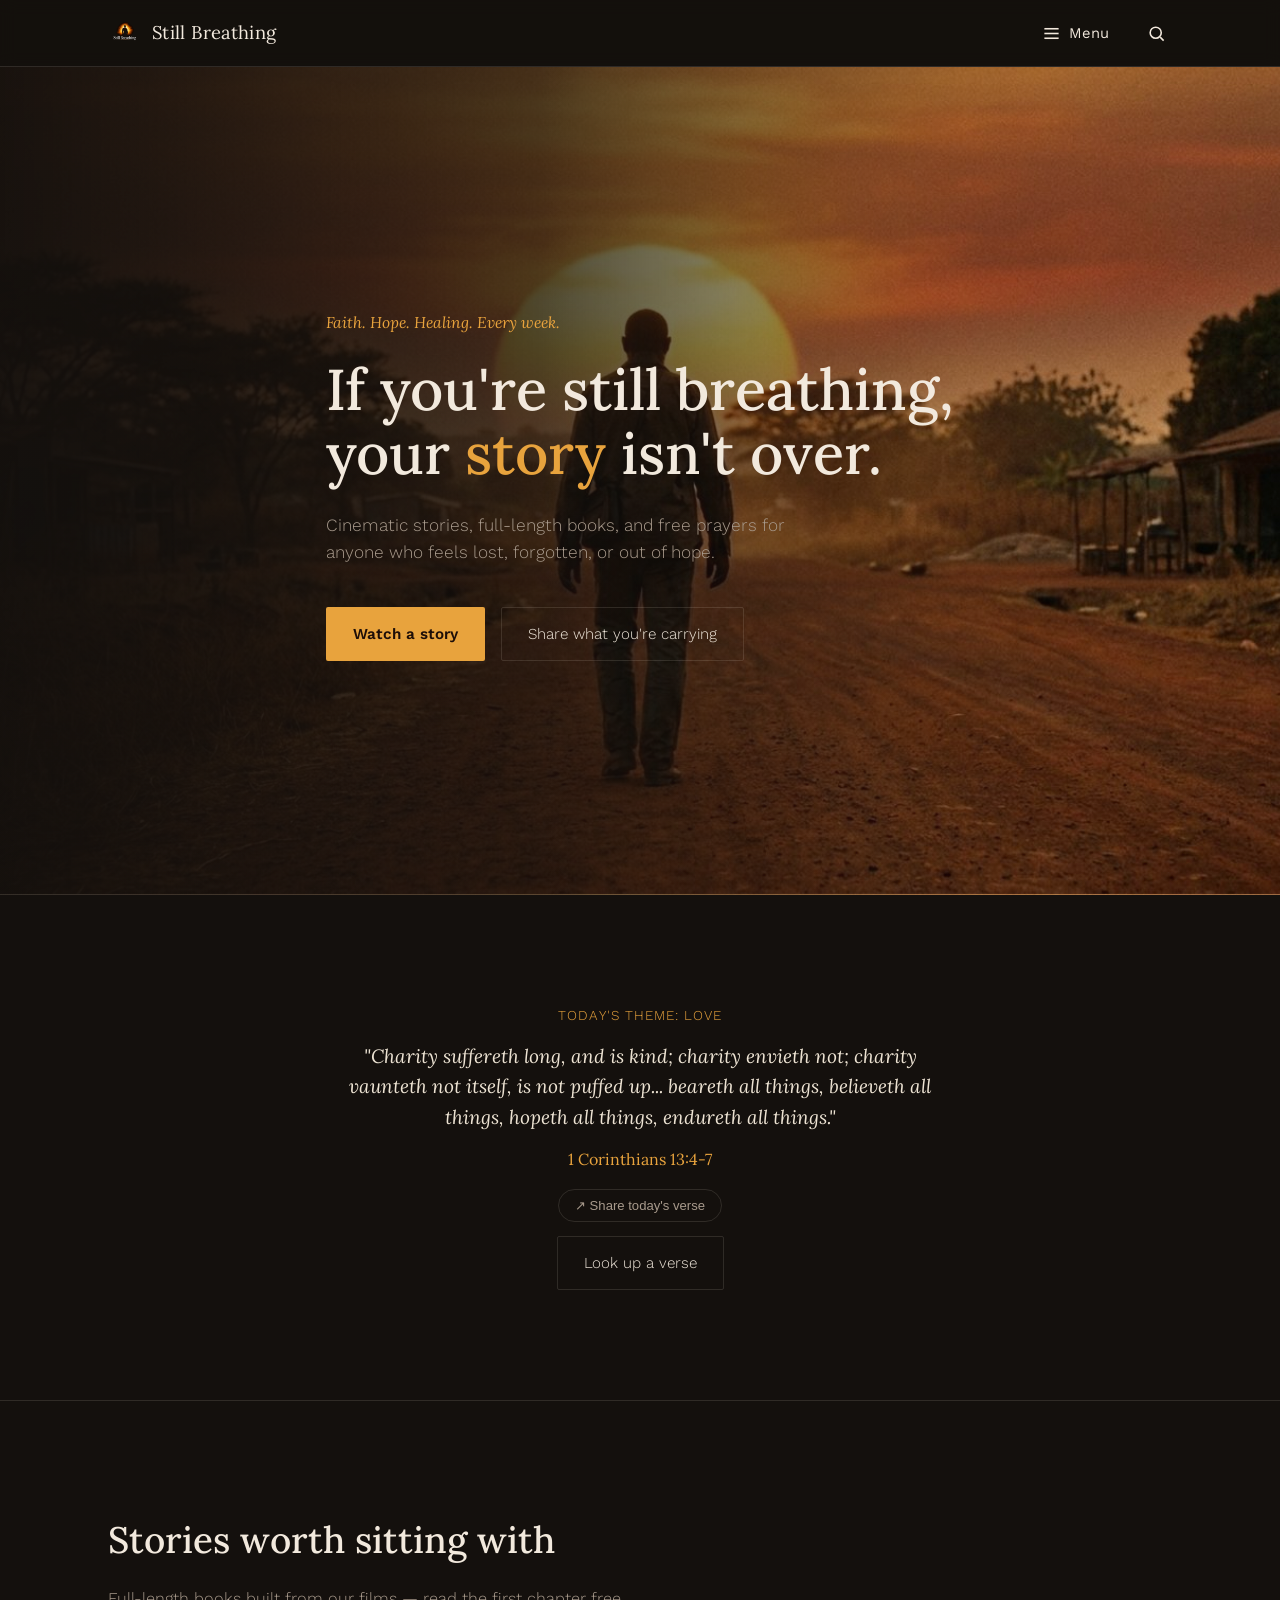
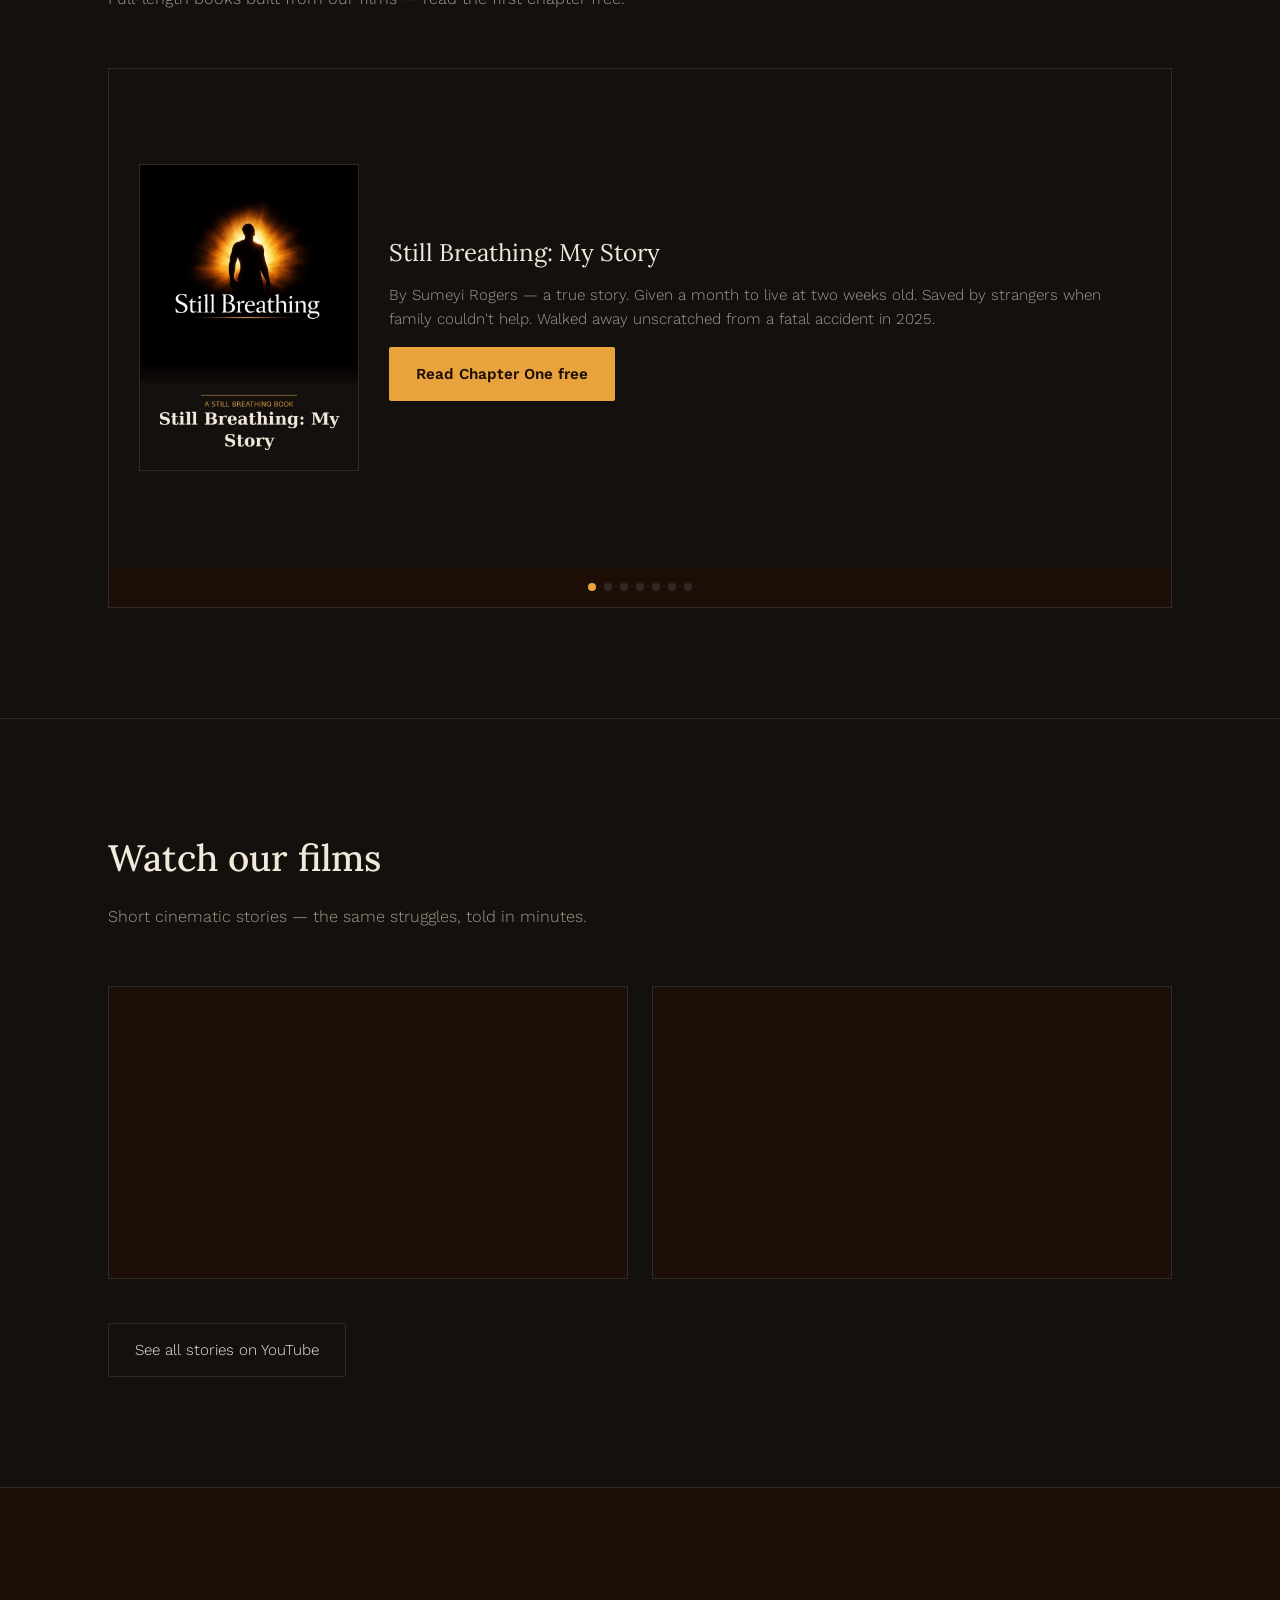
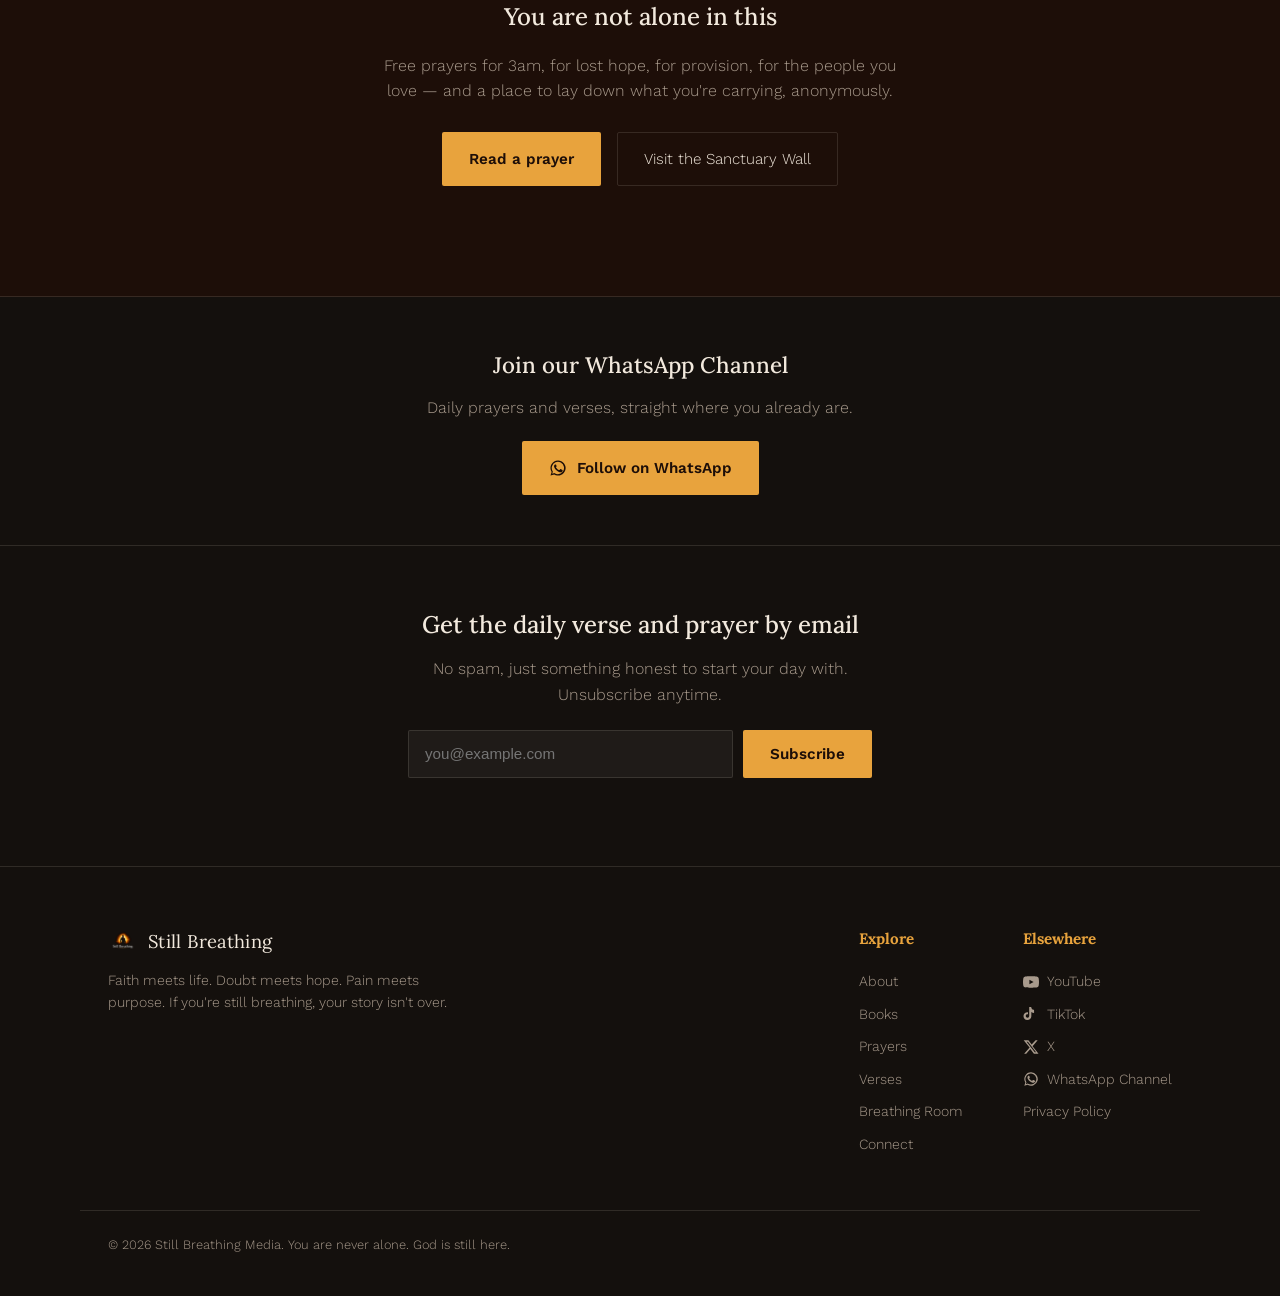
==== commit c5f5867f: "Add files via upload" ====
--- a/index.html
+++ b/index.html
@@ -61,7 +61,10 @@
     <div style="color:var(--gold);font-size:0.85rem;letter-spacing:0.08em;text-transform:uppercase;margin-bottom:14px;" id="votdTheme">Today's Verse</div>
     <div style="font-family:'Lora',serif;font-style:italic;font-size:1.2rem;color:#EDE3D3;line-height:1.6;" id="votdText"></div>
     <div style="color:var(--gold);margin-top:14px;font-family:'Lora',serif;" id="votdRef"></div>
-    <a href="verses.html" class="btn btn-ghost" style="margin-top:22px;display:inline-block;">Look up a verse</a>
+    <div>
+      <button data-share data-share-title="Today's verse from Still Breathing" id="votdShareBtn" style="margin-top:16px;background:none;border:1px solid var(--line);color:var(--muted);padding:8px 16px;border-radius:20px;font-size:0.82rem;cursor:pointer;">&#8599; Share today's verse</button>
+    </div>
+    <a href="verses.html" class="btn btn-ghost" style="margin-top:14px;display:inline-block;">Look up a verse</a>
   </div>
 </section>
 
@@ -159,6 +162,17 @@
       <a class="btn btn-solid" href="prayers.html">Read a prayer</a>
       <a class="btn btn-ghost" href="connect.html#wall">Visit the Sanctuary Wall</a>
     </div>
+  </div>
+</section>
+
+<section style="border-bottom:1px solid var(--line);padding:50px 0;text-align:center;">
+  <div class="wrap" style="max-width:520px;">
+    <h2 style="font-family:'Lora',serif;font-size:1.4rem;margin-bottom:12px;">Join our WhatsApp Channel</h2>
+    <p style="color:var(--muted);margin-bottom:20px;">Daily prayers and verses, straight where you already are.</p>
+    <a href="https://whatsapp.com/channel/0029Vb8vGeH4CrfjfmcAk53d" target="_blank" rel="noopener" class="btn btn-solid" style="display:inline-flex;align-items:center;gap:10px;">
+      <svg width="18" height="18" viewBox="0 0 24 24" fill="currentColor"><path d="M17.5 14.4c-.3-.1-1.7-.9-2-1-.3-.1-.5-.1-.7.1-.2.3-.8 1-.9 1.1-.2.2-.3.2-.6.1-.3-.1-1.2-.5-2.3-1.5-.9-.8-1.4-1.7-1.6-2-.2-.3 0-.5.1-.6.1-.1.3-.3.4-.5.1-.1.2-.3.3-.4.1-.2 0-.4 0-.5C10 9 9.6 8 9.4 7.6c-.2-.4-.4-.4-.6-.4h-.5c-.2 0-.5.1-.7.3-.2.3-.9 1-.9 2.3 0 1.3 1 2.6 1.1 2.8.1.2 2 3 4.8 4.3.7.3 1.2.5 1.6.6.7.2 1.3.2 1.8.1.5-.1 1.7-.7 2-1.4.2-.7.2-1.2.2-1.3-.1-.1-.2-.2-.5-.3ZM12 2a10 10 0 0 0-8.5 15.2L2 22l4.9-1.5A10 10 0 1 0 12 2Zm0 18.2c-1.6 0-3.1-.4-4.4-1.2l-.3-.2-3 .9.9-2.9-.2-.3A8.2 8.2 0 1 1 12 20.2Z"/></svg>
+      Follow on WhatsApp
+    </a>
   </div>
 </section>
 
@@ -197,6 +211,7 @@
         <a href="https://youtube.com/@stillbreathing-media" target="_blank" rel="noopener" style="display:flex;align-items:center;gap:8px;"><svg width="16" height="16" viewBox="0 0 24 24" fill="currentColor"><path d="M23.5 6.2a3 3 0 0 0-2.1-2.1C19.5 3.5 12 3.5 12 3.5s-7.5 0-9.4.6A3 3 0 0 0 .5 6.2 31 31 0 0 0 0 12a31 31 0 0 0 .5 5.8 3 3 0 0 0 2.1 2.1c1.9.6 9.4.6 9.4.6s7.5 0 9.4-.6a3 3 0 0 0 2.1-2.1A31 31 0 0 0 24 12a31 31 0 0 0-.5-5.8ZM9.6 15.5V8.5l6.3 3.5-6.3 3.5Z"/></svg> YouTube</a>
         <a href="https://www.tiktok.com/@stillbreathimed" target="_blank" rel="noopener" style="display:flex;align-items:center;gap:8px;"><svg width="16" height="16" viewBox="0 0 24 24" fill="currentColor"><path d="M16.6 5.8a4.3 4.3 0 0 1-3.1-1.3 4.3 4.3 0 0 1-1.2-2.9h-3v13.4a2.6 2.6 0 1 1-1.8-2.5V9.4a5.9 5.9 0 1 0 5 5.8V9.1a7.3 7.3 0 0 0 4.1 1.3V7.1a4.3 4.3 0 0 1-.03-1.3Z"/></svg> TikTok</a>
         <a href="https://x.com/StillBreathiMed" target="_blank" rel="noopener" style="display:flex;align-items:center;gap:8px;"><svg width="16" height="16" viewBox="0 0 24 24" fill="currentColor"><path d="M18.9 2H22l-7.6 8.7L23.3 22h-6.9l-5.4-7-6.2 7H1.7l8.2-9.3L1 2h7.1l4.9 6.4L18.9 2Zm-1.2 18h1.9L7.4 4h-2l12.3 16Z"/></svg> X</a>
+        <a href="https://whatsapp.com/channel/0029Vb8vGeH4CrfjfmcAk53d" target="_blank" rel="noopener" style="display:flex;align-items:center;gap:8px;"><svg width="16" height="16" viewBox="0 0 24 24" fill="currentColor"><path d="M17.5 14.4c-.3-.1-1.7-.9-2-1-.3-.1-.5-.1-.7.1-.2.3-.8 1-.9 1.1-.2.2-.3.2-.6.1-.3-.1-1.2-.5-2.3-1.5-.9-.8-1.4-1.7-1.6-2-.2-.3 0-.5.1-.6.1-.1.3-.3.4-.5.1-.1.2-.3.3-.4.1-.2 0-.4 0-.5C10 9 9.6 8 9.4 7.6c-.2-.4-.4-.4-.6-.4h-.5c-.2 0-.5.1-.7.3-.2.3-.9 1-.9 2.3 0 1.3 1 2.6 1.1 2.8.1.2 2 3 4.8 4.3.7.3 1.2.5 1.6.6.7.2 1.3.2 1.8.1.5-.1 1.7-.7 2-1.4.2-.7.2-1.2.2-1.3-.1-.1-.2-.2-.5-.3ZM12 2a10 10 0 0 0-8.5 15.2L2 22l4.9-1.5A10 10 0 1 0 12 2Zm0 18.2c-1.6 0-3.1-.4-4.4-1.2l-.3-.2-3 .9.9-2.9-.2-.3A8.2 8.2 0 1 1 12 20.2Z"/></svg> WhatsApp Channel</a>
         <a href="privacy.html">Privacy Policy</a>
       </div>
     </div>
@@ -211,6 +226,7 @@
   document.getElementById('votdTheme').textContent = "Today's theme: " + votd.theme;
   document.getElementById('votdText').textContent = '"' + votd.verse.text + '"';
   document.getElementById('votdRef').textContent = votd.verse.ref;
+  document.getElementById('votdShareBtn').dataset.shareText = '"' + votd.verse.text + '" — ' + votd.verse.ref;
 </script>
 <script>
   const track = document.getElementById('carouselTrack');
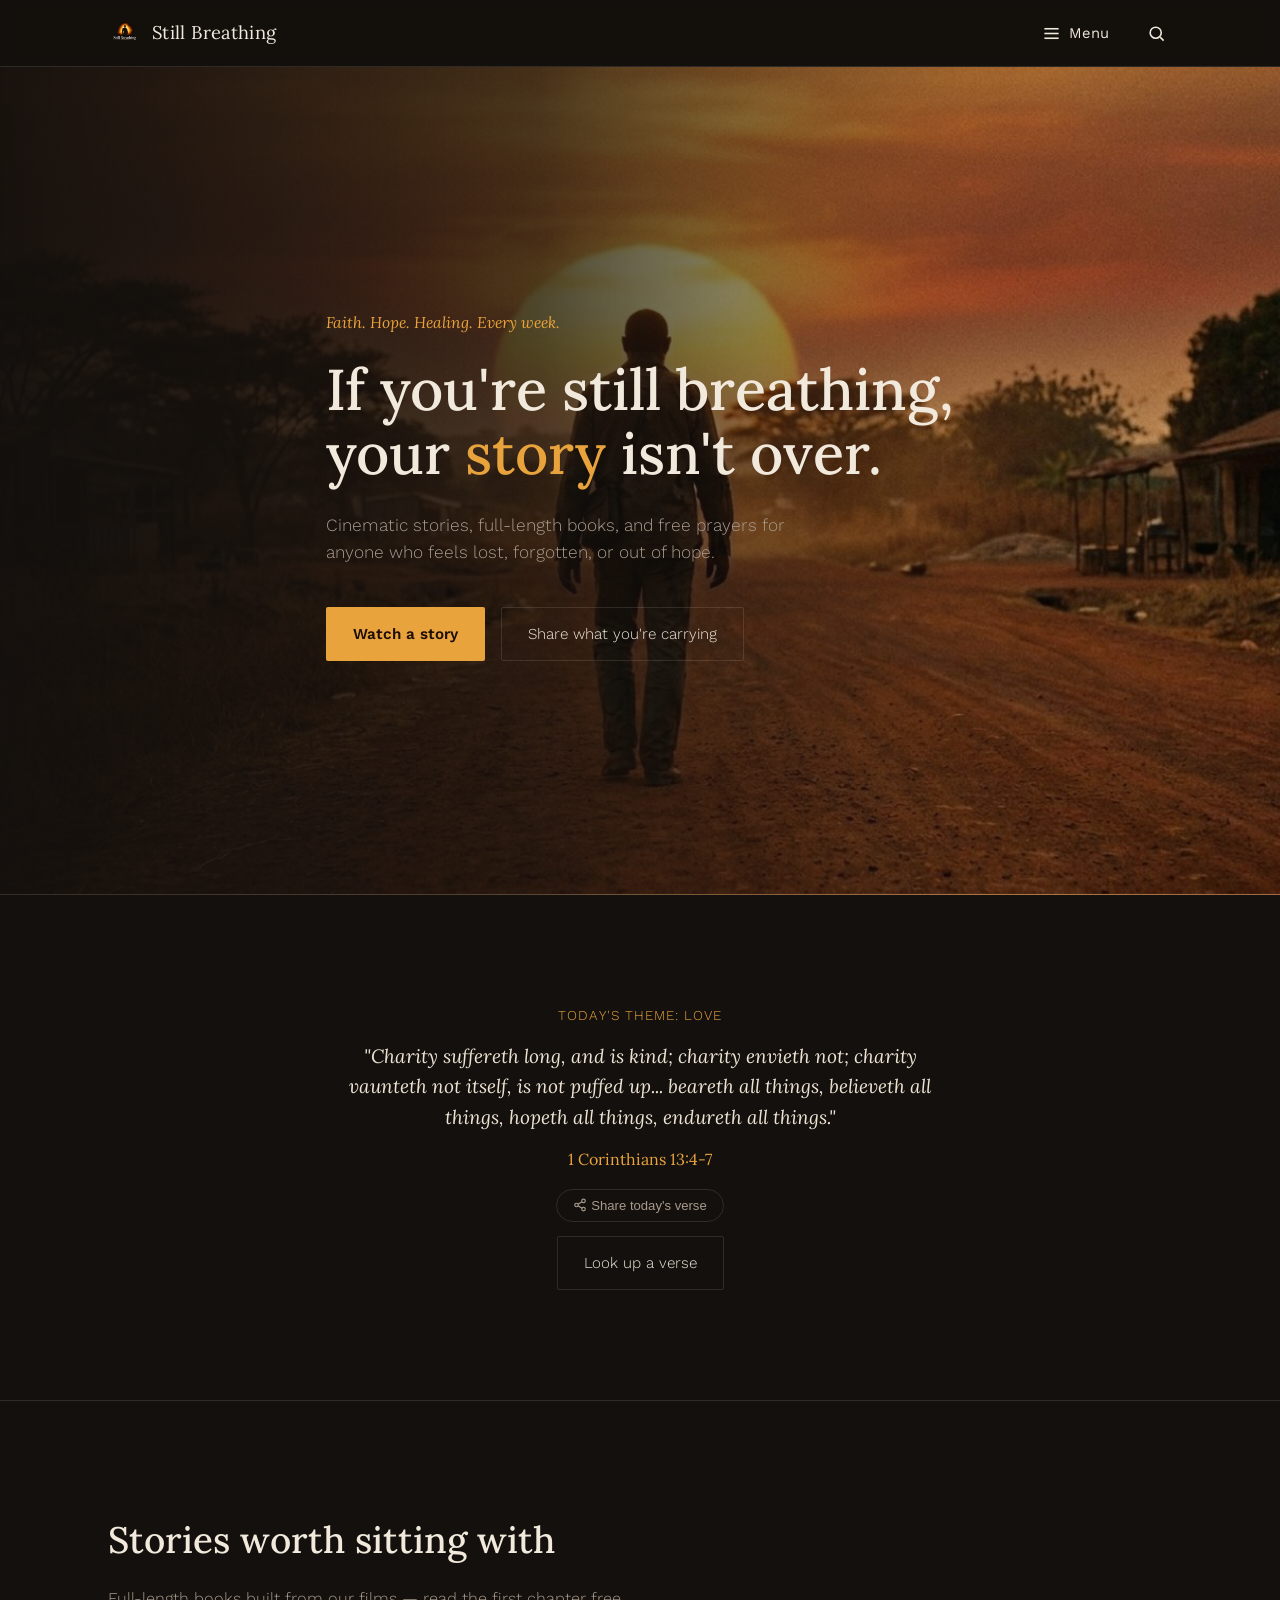
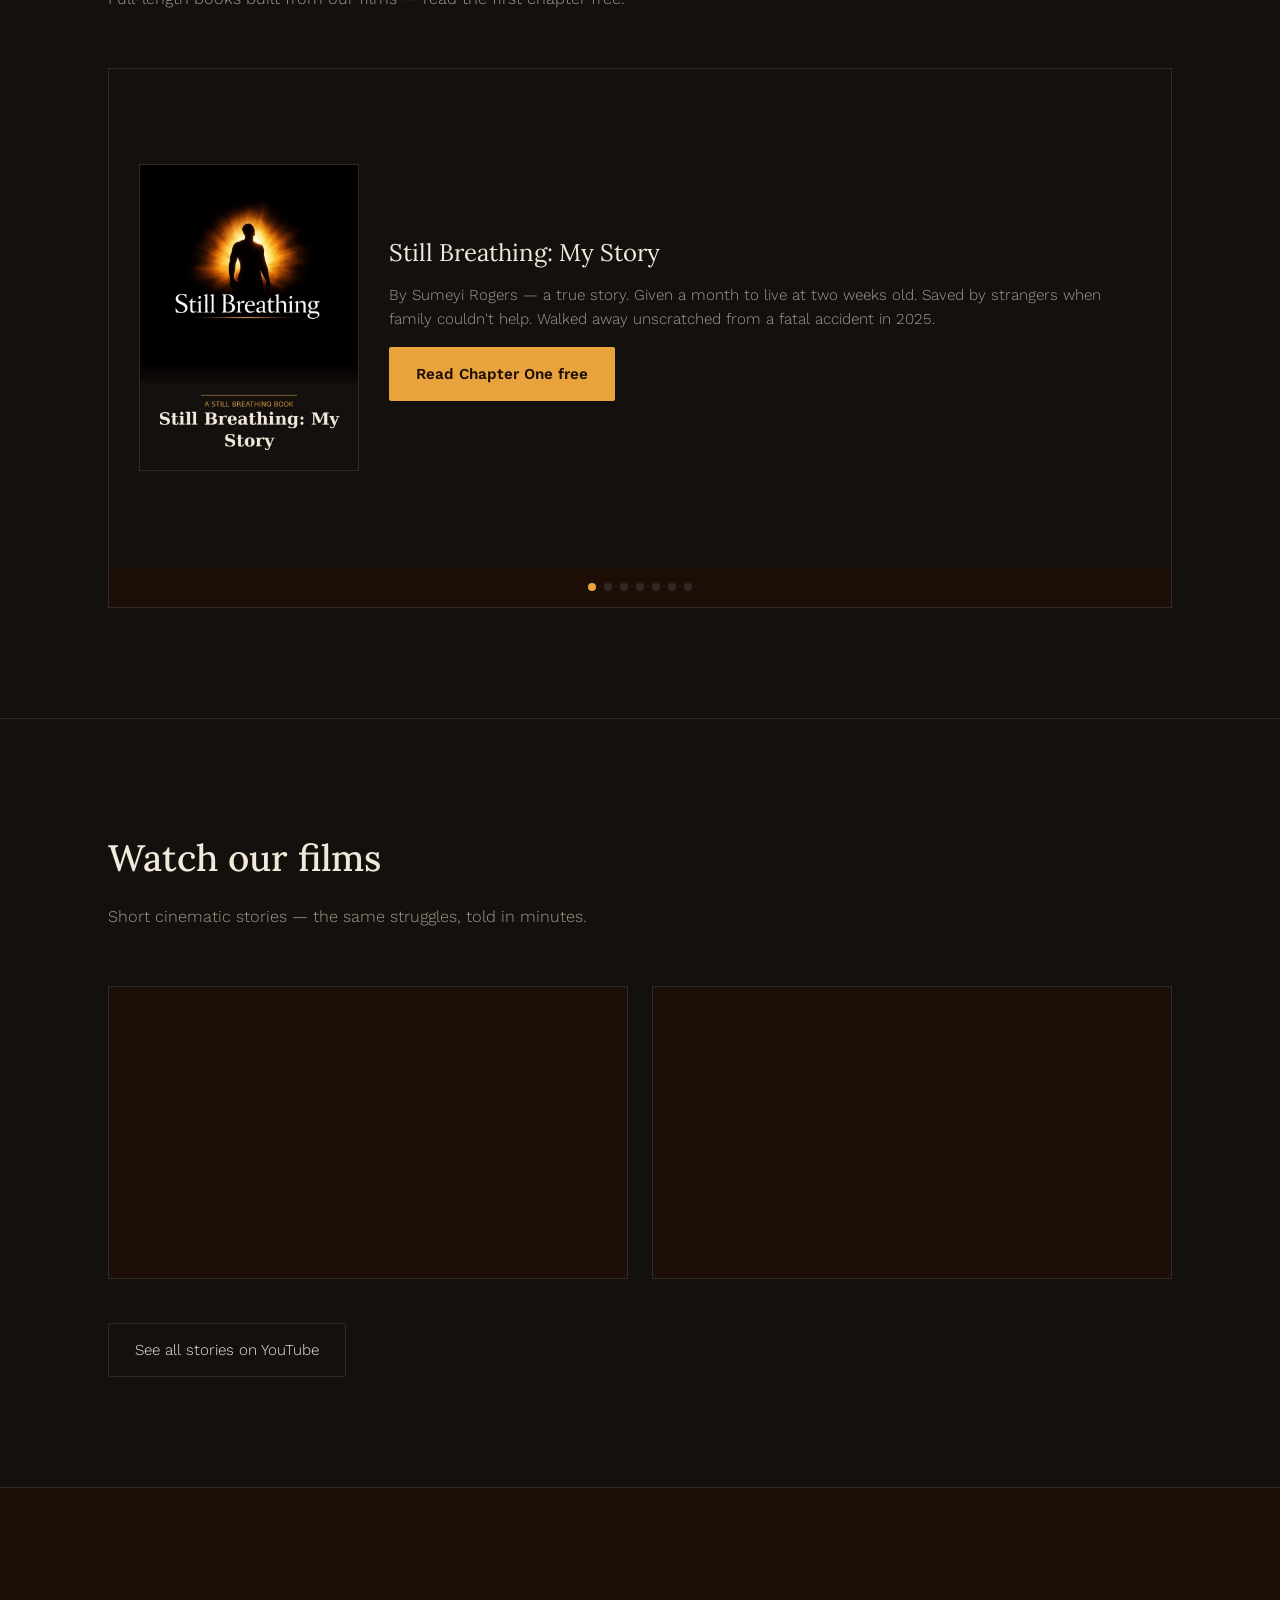
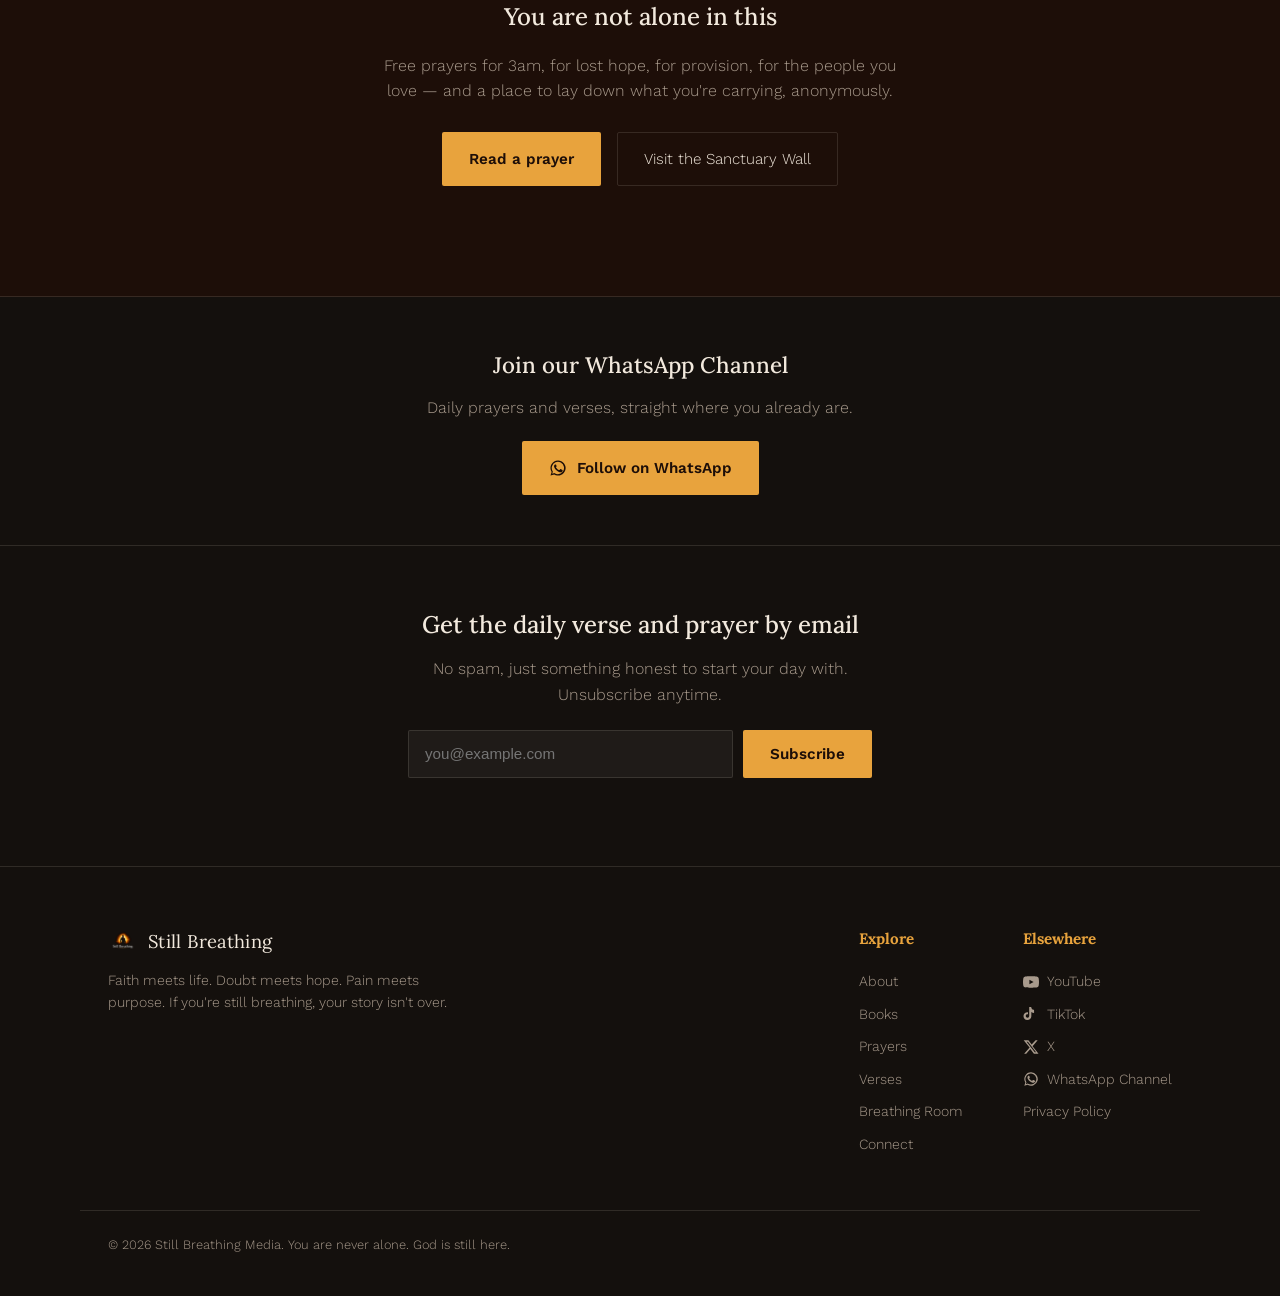
==== commit 75f2a3db: "Add files via upload" ====
--- a/index.html
+++ b/index.html
@@ -8,7 +8,7 @@
 <link rel="preconnect" href="https://fonts.googleapis.com">
 <link rel="preconnect" href="https://fonts.gstatic.com" crossorigin>
 <link href="https://fonts.googleapis.com/css2?family=Lora:ital,wght@0,400;0,500;0,600;1,400&family=Work+Sans:wght@300;400;500;600&display=swap" rel="stylesheet">
-<link rel="stylesheet" href="styles.css">
+<link rel="stylesheet" href="styles.css?v=2">
 </head>
 <body>
 
@@ -62,7 +62,7 @@
     <div style="font-family:'Lora',serif;font-style:italic;font-size:1.2rem;color:#EDE3D3;line-height:1.6;" id="votdText"></div>
     <div style="color:var(--gold);margin-top:14px;font-family:'Lora',serif;" id="votdRef"></div>
     <div>
-      <button data-share data-share-title="Today's verse from Still Breathing" id="votdShareBtn" style="margin-top:16px;background:none;border:1px solid var(--line);color:var(--muted);padding:8px 16px;border-radius:20px;font-size:0.82rem;cursor:pointer;">&#8599; Share today's verse</button>
+      <button data-share data-share-title="Today's verse from Still Breathing" id="votdShareBtn" style="margin-top:16px;background:none;border:1px solid var(--line);color:var(--muted);padding:8px 16px;border-radius:20px;font-size:0.82rem;cursor:pointer;"><svg width="14" height="14" viewBox="0 0 24 24" fill="none" stroke="currentColor" stroke-width="2" style="vertical-align:-2px;margin-right:4px;"><circle cx="18" cy="5" r="3"/><circle cx="6" cy="12" r="3"/><circle cx="18" cy="19" r="3"/><line x1="8.6" y1="10.6" x2="15.4" y2="6.4"/><line x1="8.6" y1="13.4" x2="15.4" y2="17.6"/></svg>Share today's verse</button>
     </div>
     <a href="verses.html" class="btn btn-ghost" style="margin-top:14px;display:inline-block;">Look up a verse</a>
   </div>
@@ -219,8 +219,8 @@
   <div class="wrap foot-bottom">© 2026 Still Breathing Media. You are never alone. God is still here.</div>
 </footer>
 
-<script src="verses.js"></script>
-<script src="search.js"></script>
+<script src="verses.js?v=2"></script>
+<script src="search.js?v=4"></script>
 <script>
   const votd = sbVerseOfDay();
   document.getElementById('votdTheme').textContent = "Today's theme: " + votd.theme;
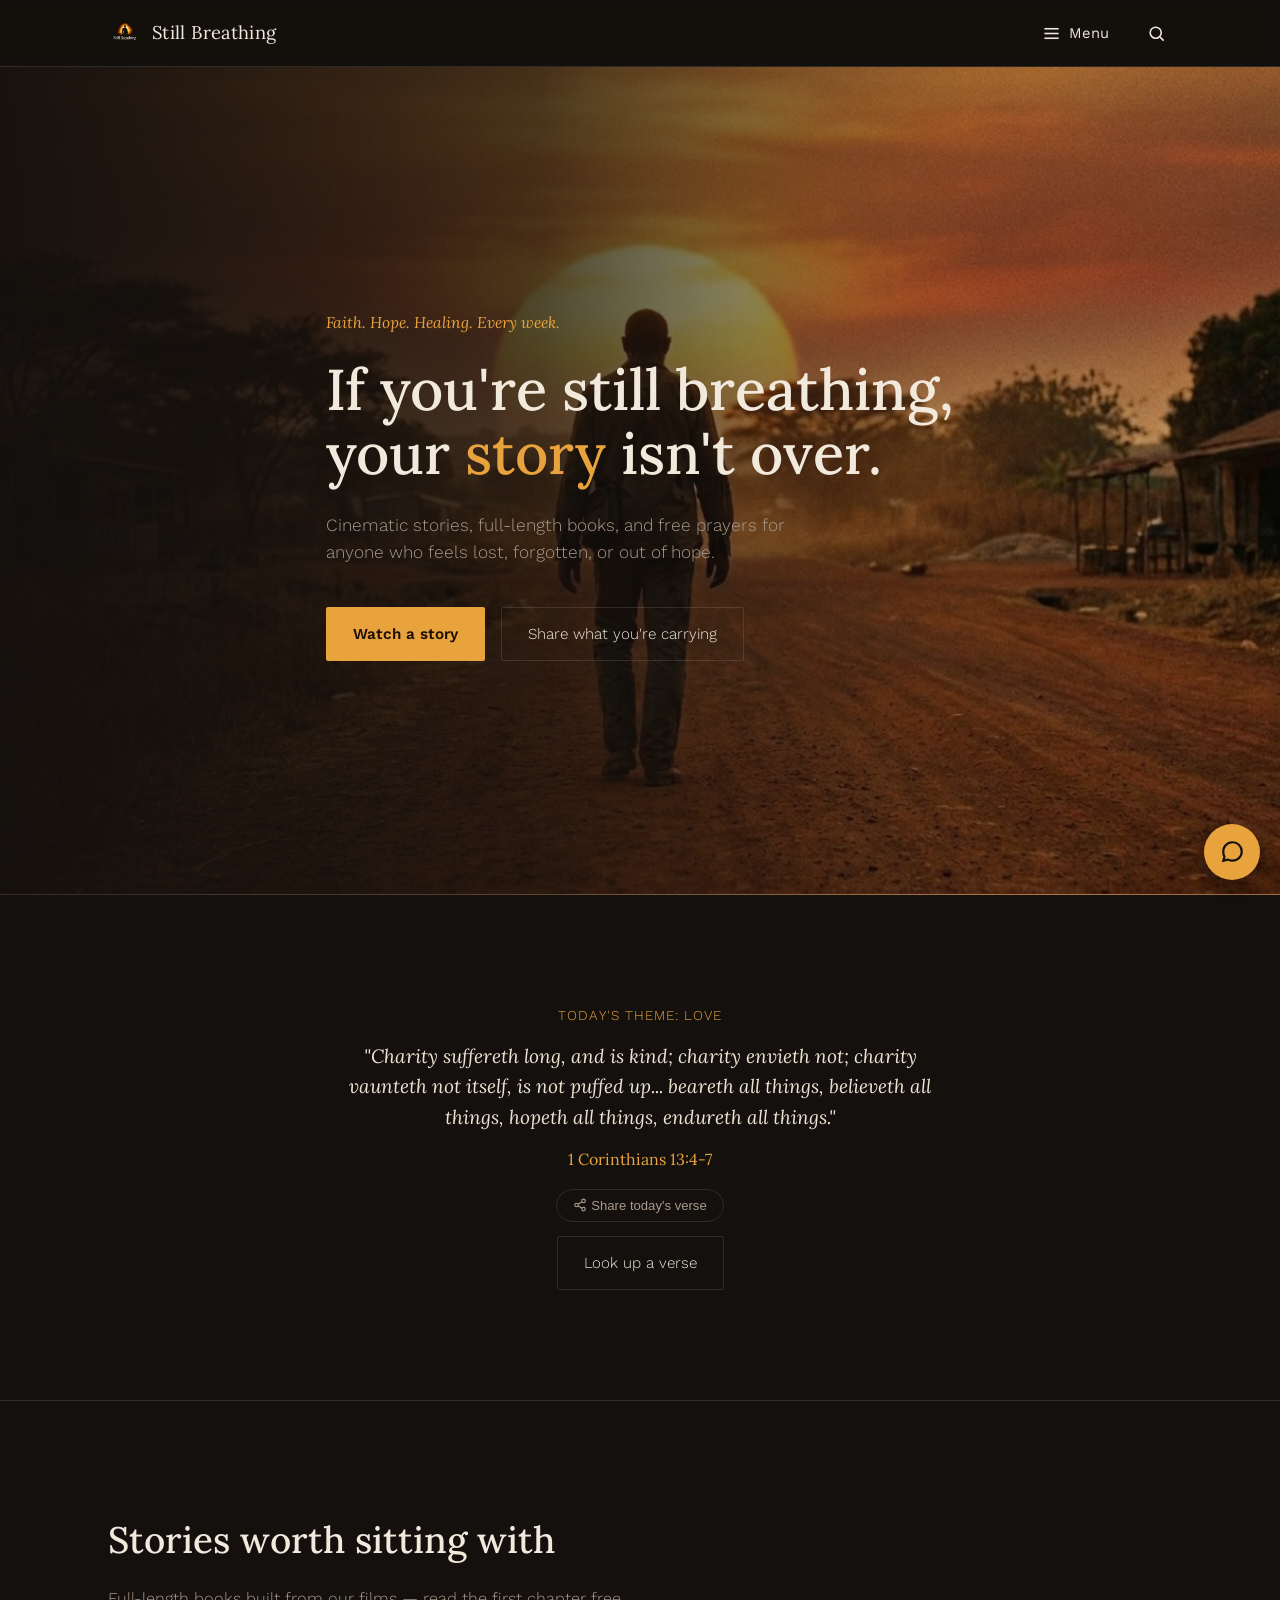
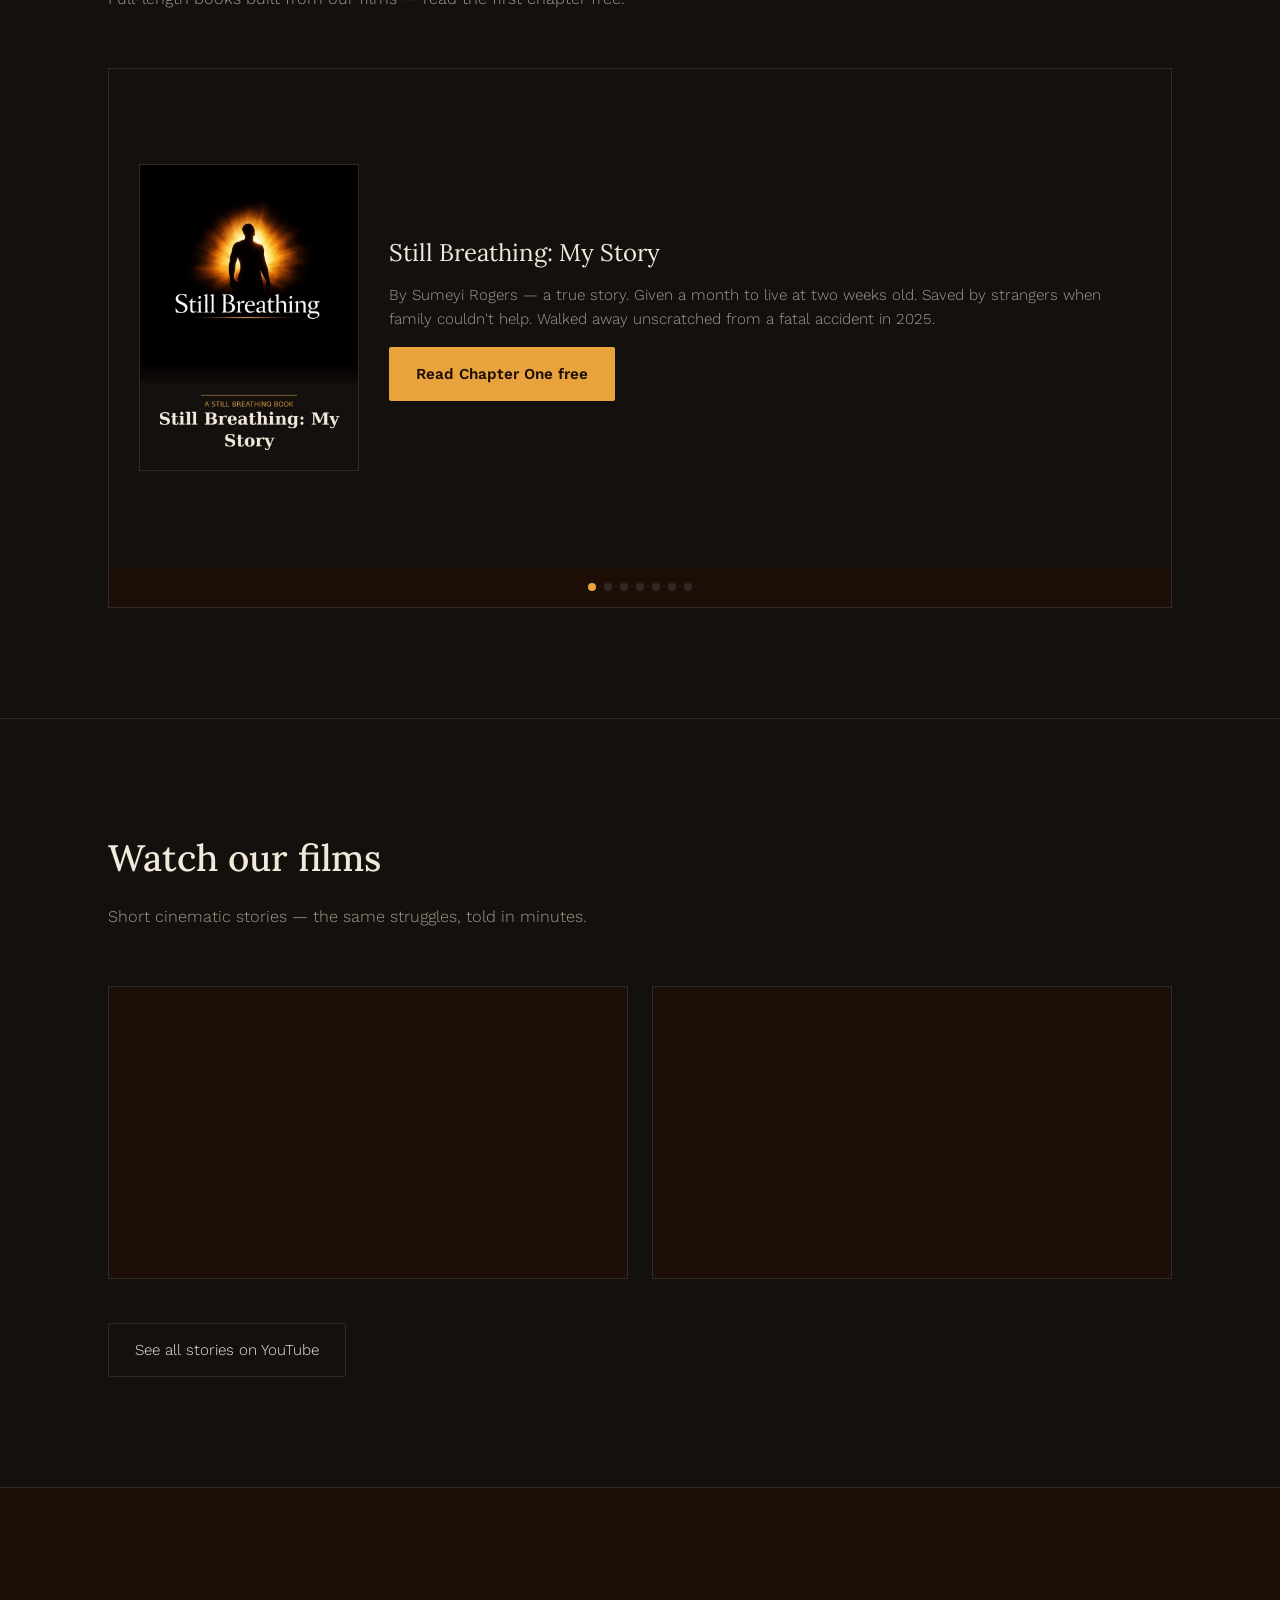
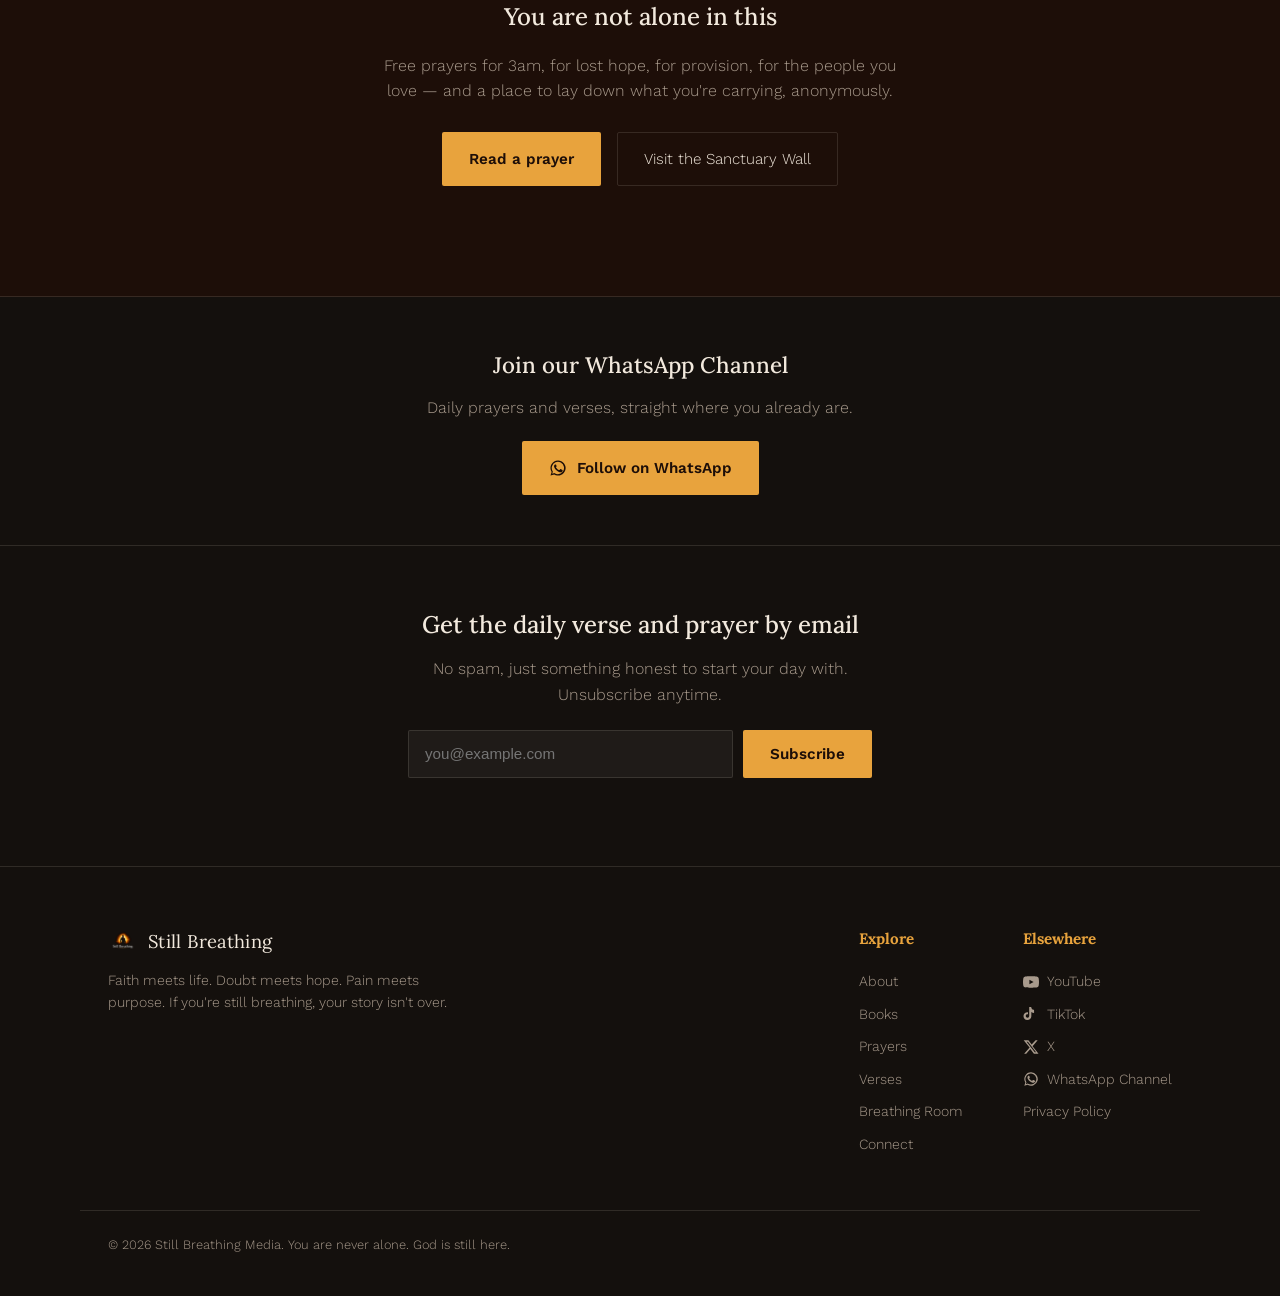
==== commit 667c2b5c: "Add files via upload" ====
--- a/index.html
+++ b/index.html
@@ -261,5 +261,6 @@
   });
 </script>
 
+<script src="assistant.js?v=1"></script>
 </body>
 </html>
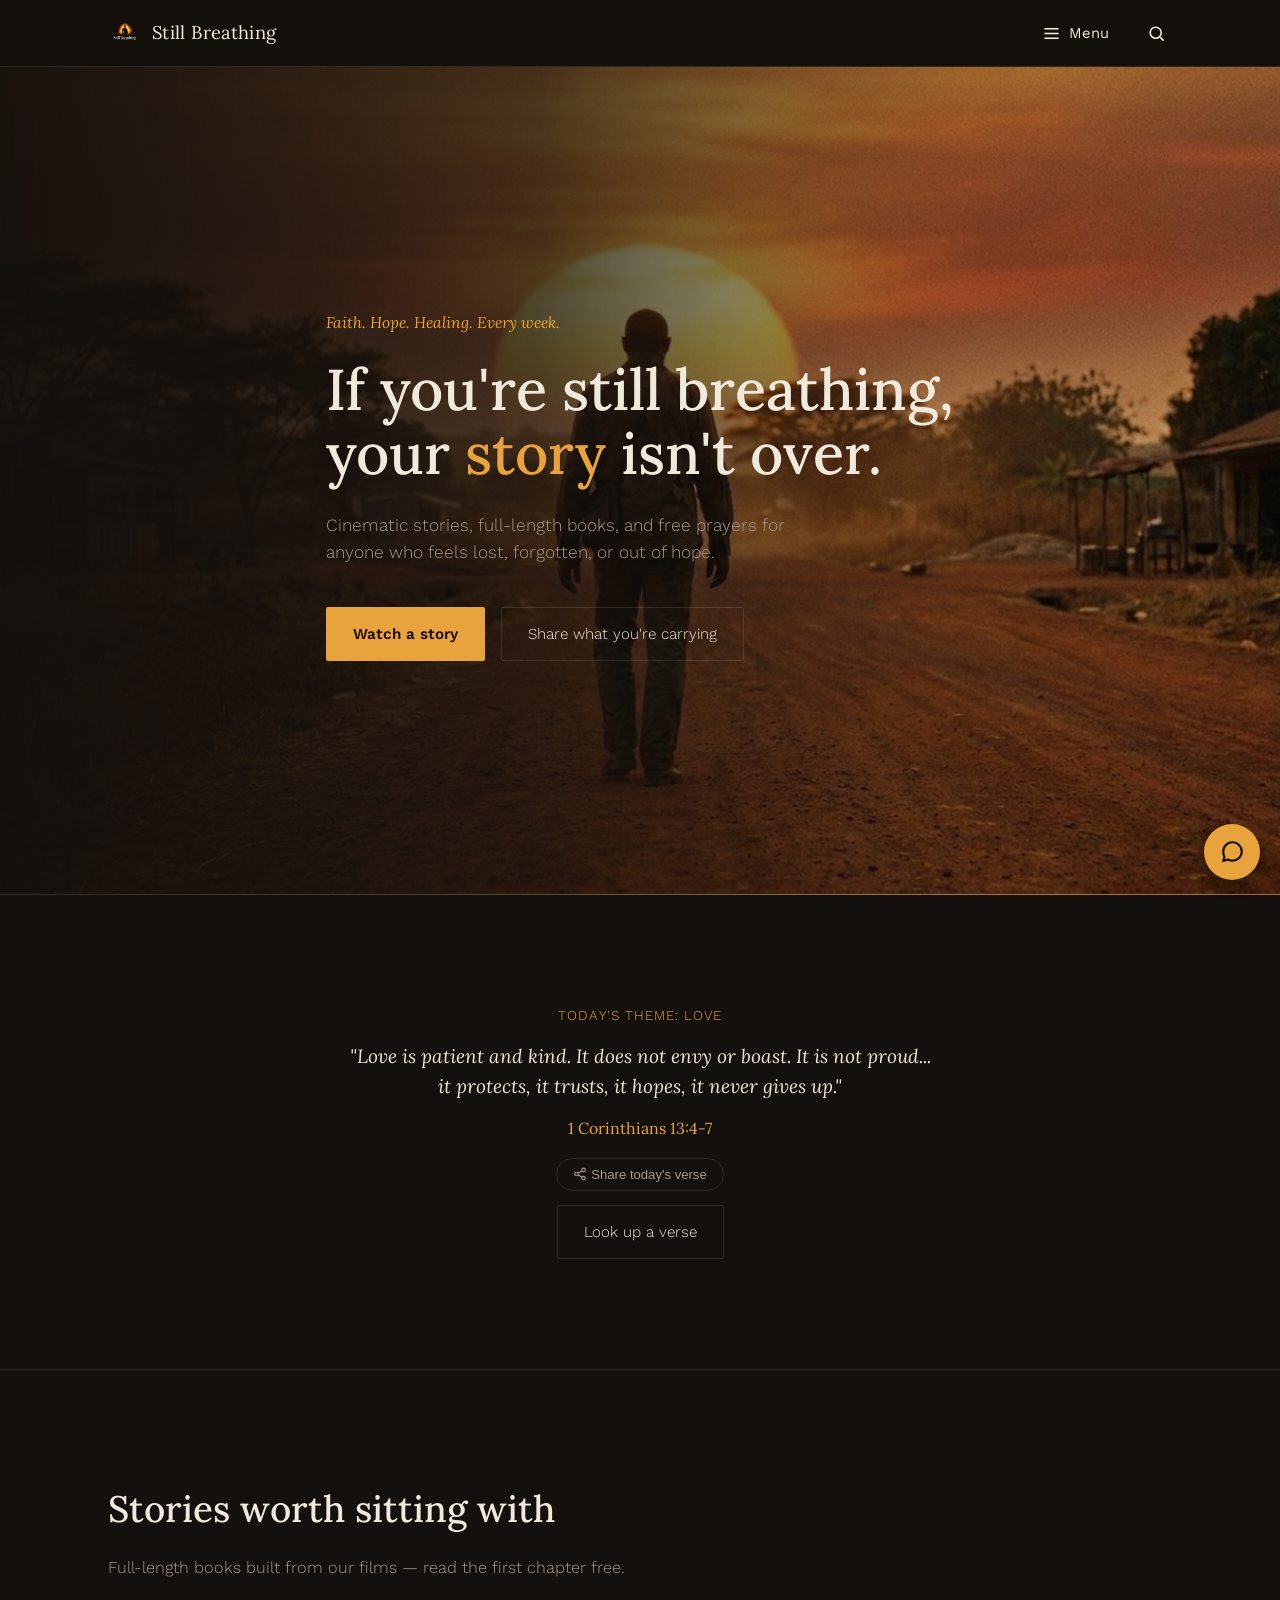
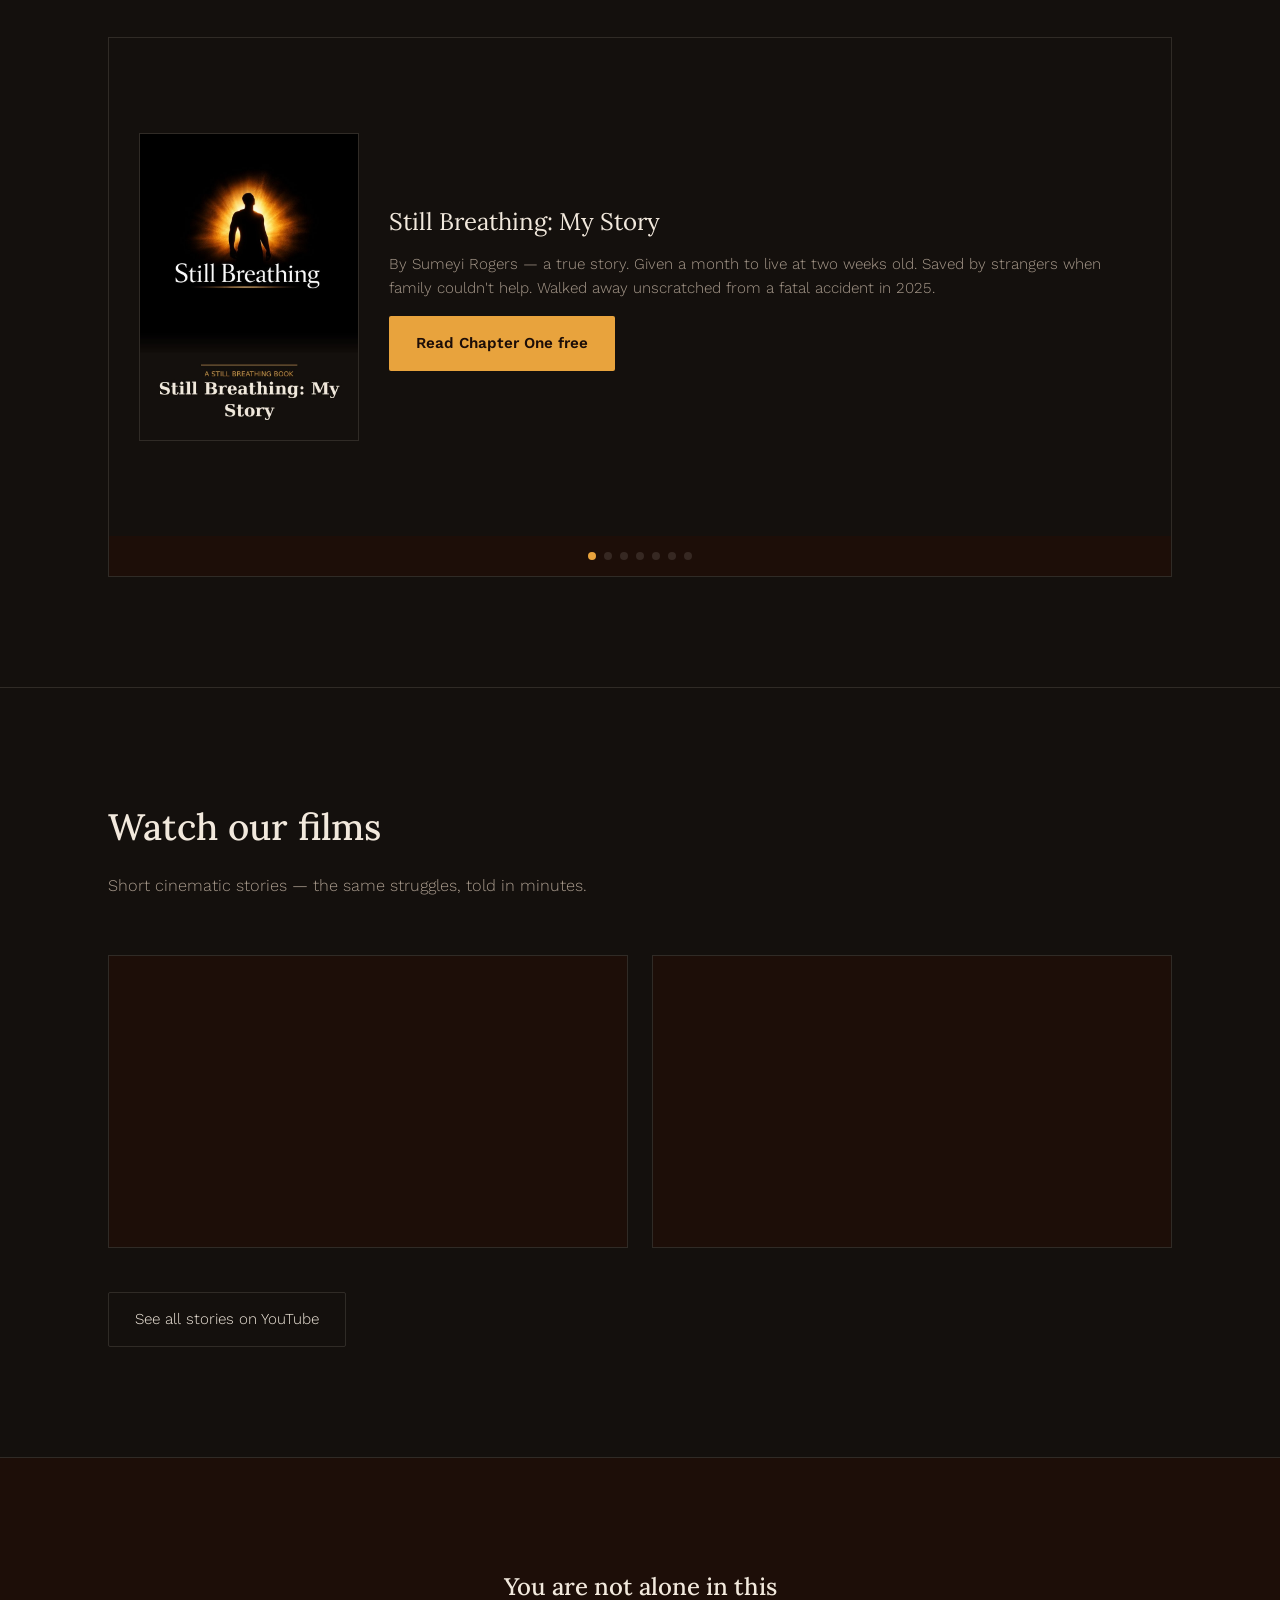
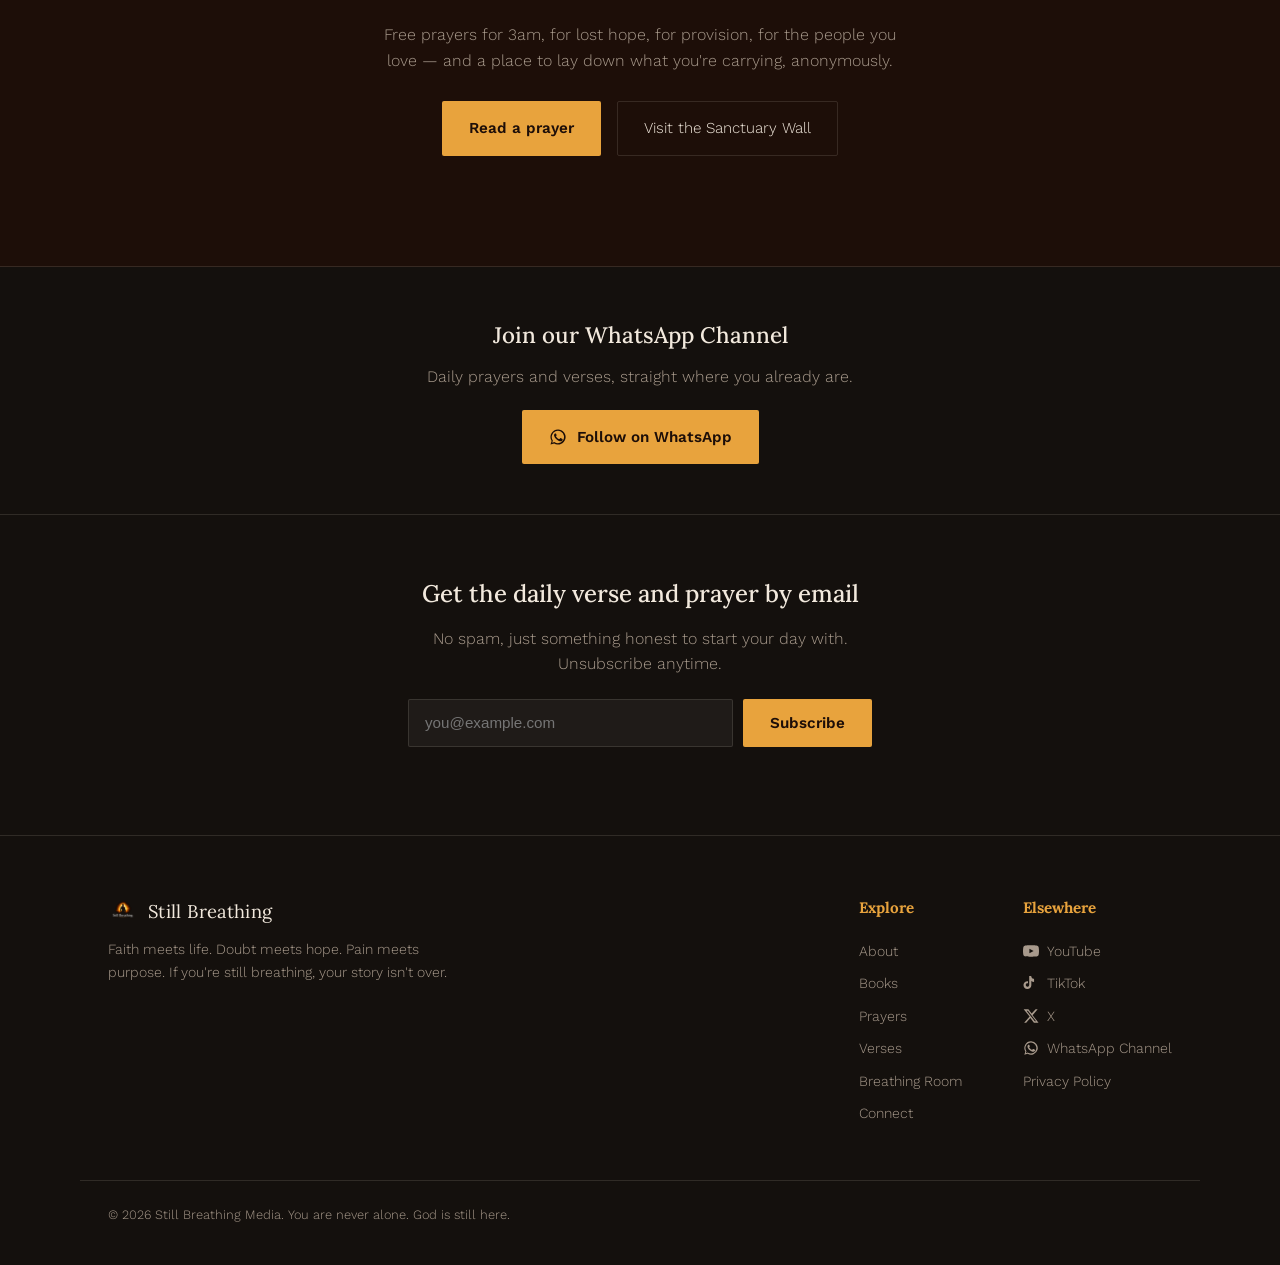
==== commit 977c8465: "Add files via upload" ====
--- a/index.html
+++ b/index.html
@@ -1,6 +1,7 @@
 <!DOCTYPE html>
 <html lang="en">
 <head>
+<script async src="https://pagead2.googlesyndication.com/pagead/js/adsbygoogle.js?client=ca-pub-6362707259129506" crossorigin="anonymous"></script>
 <meta charset="UTF-8">
 <meta name="viewport" content="width=device-width, initial-scale=1.0">
 <title>Still Breathing Media — Faith. Hope. Healing.</title>
@@ -219,7 +220,7 @@
   <div class="wrap foot-bottom">© 2026 Still Breathing Media. You are never alone. God is still here.</div>
 </footer>
 
-<script src="verses.js?v=2"></script>
+<script src="verses.js?v=3"></script>
 <script src="search.js?v=4"></script>
 <script>
   const votd = sbVerseOfDay();
